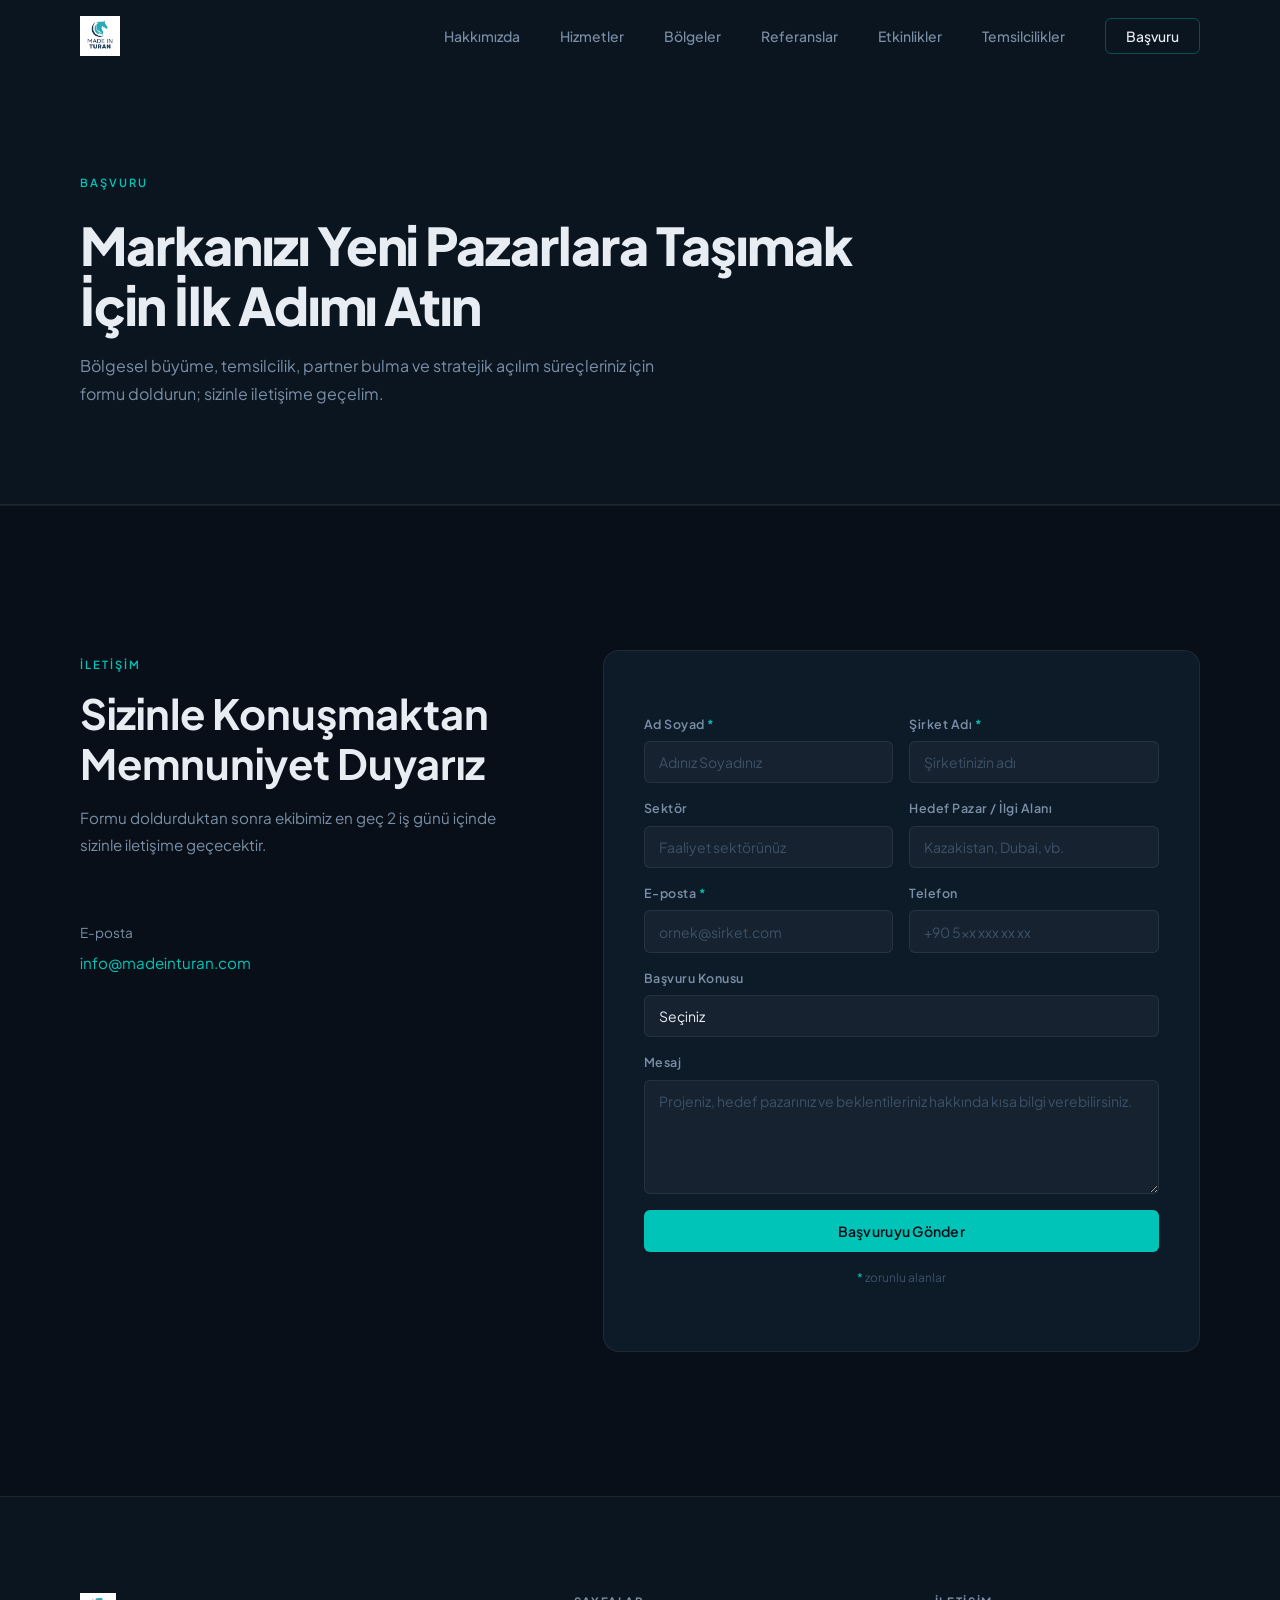
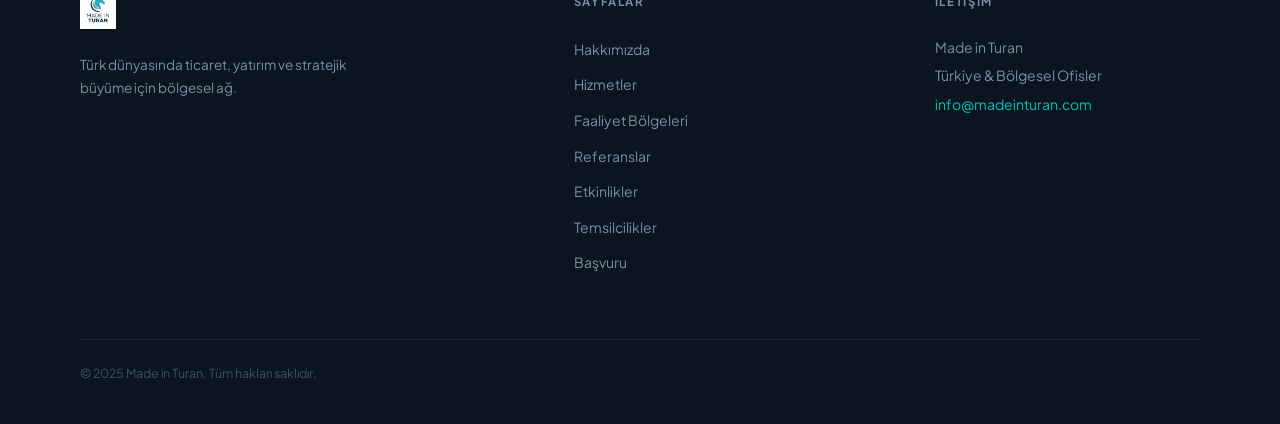
==== basvuru.html @ 2a0cd0d6 "Convert site to multi page structure" ====
<!DOCTYPE html>
<html lang="tr">
<head>
  <meta charset="UTF-8" />
  <meta name="viewport" content="width=device-width, initial-scale=1.0" />
  <meta name="description" content="Made in Turan başvuru formu — Bölgesel büyüme, temsilcilik, partner bulma ve stratejik açılım süreçleri için iletişime geçin." />
  <meta property="og:title" content="Başvuru — Made in Turan" />
  <meta property="og:type" content="website" />
  <title>Başvuru — Made in Turan</title>
  <link rel="preconnect" href="https://fonts.googleapis.com" />
  <link rel="preconnect" href="https://fonts.gstatic.com" crossorigin />
  <link href="https://fonts.googleapis.com/css2?family=Plus+Jakarta+Sans:wght@300;400;500;600;700;800&display=swap" rel="stylesheet" />
  <link rel="stylesheet" href="css/style.css" />
</head>
<body>

  <!-- HEADER -->
  <header class="site-header" id="site-header">
    <div class="header-inner container">
      <a href="index.html" class="header-logo" aria-label="Made in Turan Ana Sayfa">
        <img src="assets/images/madeinturan_logo.jpg" alt="Made in Turan" class="logo-img" />
      </a>

      <nav class="main-nav" aria-label="Ana navigasyon">
        <ul class="nav-list">
          <li><a href="hakkimizda.html" class="nav-link">Hakkımızda</a></li>
          <li><a href="hizmetler.html" class="nav-link">Hizmetler</a></li>
          <li><a href="faaliyet-bolgeleri.html" class="nav-link">Bölgeler</a></li>
          <li><a href="referanslar.html" class="nav-link">Referanslar</a></li>
          <li><a href="etkinlikler.html" class="nav-link">Etkinlikler</a></li>
          <li><a href="temsilcilikler.html" class="nav-link">Temsilcilikler</a></li>
          <li><a href="basvuru.html" class="nav-link nav-link--cta">Başvuru</a></li>
        </ul>
      </nav>

      <button class="hamburger" id="hamburger" aria-label="Menüyü aç/kapat" aria-expanded="false">
        <span class="hamburger-line"></span>
        <span class="hamburger-line"></span>
        <span class="hamburger-line"></span>
      </button>
    </div>

    <nav class="mobile-nav" id="mobile-nav" aria-hidden="true">
      <ul class="mobile-nav-list">
        <li><a href="hakkimizda.html" class="mobile-nav-link">Hakkımızda</a></li>
        <li><a href="hizmetler.html" class="mobile-nav-link">Hizmetler</a></li>
        <li><a href="faaliyet-bolgeleri.html" class="mobile-nav-link">Bölgeler</a></li>
        <li><a href="referanslar.html" class="mobile-nav-link">Referanslar</a></li>
        <li><a href="etkinlikler.html" class="mobile-nav-link">Etkinlikler</a></li>
        <li><a href="temsilcilikler.html" class="mobile-nav-link">Temsilcilikler</a></li>
        <li><a href="basvuru.html" class="mobile-nav-link mobile-nav-link--cta">Başvuru</a></li>
      </ul>
    </nav>
  </header>

  <main>

    <!-- SAYFA HERO -->
    <section class="page-hero">
      <div class="container">
        <span class="section-label reveal">Başvuru</span>
        <h1 class="page-hero-title reveal">Markanızı Yeni Pazarlara Taşımak İçin İlk Adımı Atın</h1>
        <p class="page-hero-desc reveal">Bölgesel büyüme, temsilcilik, partner bulma ve stratejik açılım süreçleriniz için formu doldurun; sizinle iletişime geçelim.</p>
      </div>
    </section>

    <!-- BAŞVURU FORMU -->
    <section class="section basvuru">
      <div class="container">
        <div class="apply-grid">
          <div class="apply-content reveal">
            <span class="section-label">İletişim</span>
            <h2 class="section-title">Sizinle Konuşmaktan Memnuniyet Duyarız</h2>
            <p class="apply-desc">Formu doldurduktan sonra ekibimiz en geç 2 iş günü içinde sizinle iletişime geçecektir.</p>

            <div class="apply-contact-block" style="margin-top: var(--space-xl);">
              <p style="font-size: 0.85rem; color: var(--color-text-muted); margin-bottom: 0.375rem;">E-posta</p>
              <a href="mailto:info@madeinturan.com" style="font-size: 0.95rem; color: var(--color-accent);">info@madeinturan.com</a>
            </div>
          </div>

          <div class="apply-form-wrap reveal">
            <form
              class="apply-form"
              action="https://formspree.io/f/YOUR_FORM_ID"
              method="POST"
              id="apply-form"
              novalidate
            >
              <div class="form-row">
                <div class="form-group">
                  <label for="ad-soyad" class="form-label">Ad Soyad <span class="required" aria-hidden="true">*</span></label>
                  <input type="text" id="ad-soyad" name="ad_soyad" class="form-input" placeholder="Adınız Soyadınız" required />
                </div>
                <div class="form-group">
                  <label for="sirket" class="form-label">Şirket Adı <span class="required" aria-hidden="true">*</span></label>
                  <input type="text" id="sirket" name="sirket_adi" class="form-input" placeholder="Şirketinizin adı" required />
                </div>
              </div>

              <div class="form-row">
                <div class="form-group">
                  <label for="sektor" class="form-label">Sektör</label>
                  <input type="text" id="sektor" name="sektor" class="form-input" placeholder="Faaliyet sektörünüz" />
                </div>
                <div class="form-group">
                  <label for="hedef-pazar" class="form-label">Hedef Pazar / İlgi Alanı</label>
                  <input type="text" id="hedef-pazar" name="hedef_pazar" class="form-input" placeholder="Kazakistan, Dubai, vb." />
                </div>
              </div>

              <div class="form-row">
                <div class="form-group">
                  <label for="eposta" class="form-label">E-posta <span class="required" aria-hidden="true">*</span></label>
                  <input type="email" id="eposta" name="email" class="form-input" placeholder="ornek@sirket.com" required />
                </div>
                <div class="form-group">
                  <label for="telefon" class="form-label">Telefon</label>
                  <input type="tel" id="telefon" name="telefon" class="form-input" placeholder="+90 5xx xxx xx xx" />
                </div>
              </div>

              <div class="form-group">
                <label for="konu" class="form-label">Başvuru Konusu</label>
                <select id="konu" name="konu" class="form-input" style="appearance: none; cursor: pointer;">
                  <option value="">Seçiniz</option>
                  <option value="pazar-girisi">Pazar Girişi ve Büyüme</option>
                  <option value="partner-distributor">Partner / Distribütör Bulma</option>
                  <option value="sirket-kurulumu">Şirket Kurulumu / Temsilcilik</option>
                  <option value="yatirimci-eslesmesi">Yatırımcı Eşleşmesi</option>
                  <option value="franchise">Franchise Yapılanması</option>
                  <option value="etkinlik">Etkinlik / Resmi Sefer Katılımı</option>
                  <option value="temsilcilik-basvurusu">Temsilcilik Başvurusu</option>
                  <option value="diger">Diğer</option>
                </select>
              </div>

              <div class="form-group">
                <label for="mesaj" class="form-label">Mesaj</label>
                <textarea id="mesaj" name="mesaj" class="form-input form-textarea" rows="5" placeholder="Projeniz, hedef pazarınız ve beklentileriniz hakkında kısa bilgi verebilirsiniz."></textarea>
              </div>

              <button type="submit" class="btn btn--primary btn--full">Başvuruyu Gönder</button>
              <p class="form-note"><span class="required">*</span> zorunlu alanlar</p>
            </form>
          </div>
        </div>
      </div>
    </section>

  </main>

  <!-- FOOTER -->
  <footer class="site-footer">
    <div class="container">
      <div class="footer-grid">
        <div class="footer-brand">
          <a href="index.html" class="footer-logo-link" aria-label="Made in Turan Ana Sayfa">
            <img src="assets/images/madeinturan_logo.jpg" alt="Made in Turan" class="footer-logo-img" />
          </a>
          <p class="footer-tagline">Türk dünyasında ticaret, yatırım ve stratejik büyüme için bölgesel ağ.</p>
        </div>

        <nav class="footer-nav" aria-label="Footer navigasyon">
          <h4 class="footer-nav-title">Sayfalar</h4>
          <ul class="footer-nav-list">
            <li><a href="hakkimizda.html" class="footer-nav-link">Hakkımızda</a></li>
            <li><a href="hizmetler.html" class="footer-nav-link">Hizmetler</a></li>
            <li><a href="faaliyet-bolgeleri.html" class="footer-nav-link">Faaliyet Bölgeleri</a></li>
            <li><a href="referanslar.html" class="footer-nav-link">Referanslar</a></li>
            <li><a href="etkinlikler.html" class="footer-nav-link">Etkinlikler</a></li>
            <li><a href="temsilcilikler.html" class="footer-nav-link">Temsilcilikler</a></li>
            <li><a href="basvuru.html" class="footer-nav-link">Başvuru</a></li>
          </ul>
        </nav>

        <div class="footer-contact">
          <h4 class="footer-nav-title">İletişim</h4>
          <address class="footer-address">
            <p>Made in Turan</p>
            <p>Türkiye &amp; Bölgesel Ofisler</p>
            <a href="mailto:info@madeinturan.com" class="footer-contact-link">info@madeinturan.com</a>
          </address>
        </div>
      </div>

      <div class="footer-bottom">
        <p class="footer-copy">&copy; 2025 Made in Turan. Tüm hakları saklıdır.</p>
      </div>
    </div>
  </footer>

  <script src="js/main.js"></script>
</body>
</html>
---- css/style.css ----
/* ============================================================
   MADE IN TURAN — style.css
   Saf CSS, framework yok.
   Bölümler: Reset → Variables → Base → Layout → Header →
             Hero → Hizmetler → Hakkımızda → Bölgeler →
             Neden Biz → Referanslar → Etkinlikler →
             Temsilcilikler → Başvuru → Footer →
             Animasyonlar → Responsive
============================================================ */

/* ============================================================
   RESET & BOX MODEL
============================================================ */
*, *::before, *::after {
  box-sizing: border-box;
  margin: 0;
  padding: 0;
}

html {
  scroll-behavior: smooth;
  font-size: 16px;
}

body {
  font-family: 'Plus Jakarta Sans', -apple-system, BlinkMacSystemFont,
    'Segoe UI', 'Helvetica Neue', Arial, sans-serif;
  background-color: var(--color-bg);
  color: var(--color-text);
  line-height: 1.6;
  -webkit-font-smoothing: antialiased;
  -moz-osx-font-smoothing: grayscale;
}

img, video {
  display: block;
  max-width: 100%;
}

ul, ol {
  list-style: none;
}

a {
  color: inherit;
  text-decoration: none;
}

address {
  font-style: normal;
}

button {
  cursor: pointer;
  border: none;
  background: none;
  font-family: inherit;
}

/* ============================================================
   CSS CUSTOM PROPERTIES (RENK SİSTEMİ)
============================================================ */
:root {
  /* Koyu ana renkler */
  --color-bg:          #080f18;
  --color-bg-2:        #0b1520;
  --color-bg-3:        #0e1c2b;
  --color-bg-card:     #0d1a28;
  --color-bg-card-2:   #111f30;

  /* Vurgu — turkuaz/cyan */
  --color-accent:      #00c4b8;
  --color-accent-dim:  #00a89e;
  --color-accent-glow: rgba(0, 196, 184, 0.15);
  --color-accent-line: rgba(0, 196, 184, 0.25);

  /* Tipografi */
  --color-text:        #e8edf3;
  --color-text-muted:  #7a8fa6;
  --color-text-faint:  #3d5166;

  /* Sınır ve çizgiler */
  --color-border:      rgba(255, 255, 255, 0.07);
  --color-border-hover: rgba(0, 196, 184, 0.35);

  /* Header */
  --header-height: 72px;

  /* Boşluklar */
  --space-xs:  0.5rem;
  --space-sm:  1rem;
  --space-md:  1.5rem;
  --space-lg:  2.5rem;
  --space-xl:  4rem;
  --space-2xl: 6rem;
  --space-3xl: 9rem;

  /* Radius */
  --radius-sm: 6px;
  --radius-md: 10px;
  --radius-lg: 16px;

  /* Geçişler */
  --transition: 0.25s ease;
  --transition-slow: 0.4s ease;
}

/* ============================================================
   LAYOUT — CONTAINER
============================================================ */
.container {
  width: 100%;
  max-width: 1200px;
  margin-inline: auto;
  padding-inline: clamp(1.25rem, 5vw, 2.5rem);
}

.section {
  padding-block: var(--space-3xl);
}

/* ============================================================
   ORTAK — SECTION HEADER
============================================================ */
.section-header {
  max-width: 640px;
  margin-bottom: var(--space-xl);
}

.section-label {
  display: inline-block;
  font-size: 0.7rem;
  font-weight: 600;
  letter-spacing: 0.18em;
  text-transform: uppercase;
  color: var(--color-accent);
  margin-bottom: var(--space-sm);
}

.section-title {
  font-size: clamp(1.75rem, 3.5vw, 2.6rem);
  font-weight: 700;
  line-height: 1.2;
  color: var(--color-text);
  margin-bottom: var(--space-sm);
}

.section-desc {
  font-size: 1rem;
  line-height: 1.7;
  color: var(--color-text-muted);
}

/* ============================================================
   ORTAK — BUTONLAR
============================================================ */
.btn {
  display: inline-flex;
  align-items: center;
  justify-content: center;
  gap: 0.5rem;
  padding: 0.75rem 1.75rem;
  border-radius: var(--radius-sm);
  font-size: 0.875rem;
  font-weight: 600;
  letter-spacing: 0.02em;
  transition: all var(--transition);
  white-space: nowrap;
}

.btn--primary {
  background-color: var(--color-accent);
  color: #080f18;
}

.btn--primary:hover {
  background-color: #00ddd0;
  transform: translateY(-1px);
  box-shadow: 0 8px 24px rgba(0, 196, 184, 0.25);
}

.btn--outline {
  border: 1px solid var(--color-border-hover);
  color: var(--color-accent);
  background: transparent;
}

.btn--outline:hover {
  background-color: var(--color-accent-glow);
  border-color: var(--color-accent);
}

.btn--ghost {
  color: var(--color-text-muted);
  border: 1px solid var(--color-border);
  background: transparent;
}

.btn--ghost:hover {
  color: var(--color-text);
  border-color: rgba(255, 255, 255, 0.15);
  background: rgba(255, 255, 255, 0.04);
}

.btn--full {
  width: 100%;
}

/* ============================================================
   HEADER
============================================================ */
.site-header {
  position: fixed;
  top: 0;
  left: 0;
  right: 0;
  z-index: 100;
  height: var(--header-height);
  border-bottom: 1px solid transparent;
  transition: background var(--transition-slow), border-color var(--transition-slow);
}

.site-header.scrolled {
  background: rgba(8, 15, 24, 0.92);
  backdrop-filter: blur(16px);
  -webkit-backdrop-filter: blur(16px);
  border-bottom-color: var(--color-border);
}

.header-inner {
  display: flex;
  align-items: center;
  justify-content: space-between;
  height: var(--header-height);
}

.header-logo {
  flex-shrink: 0;
}

.logo-img {
  height: 40px;
  width: auto;
  object-fit: contain;
}

.main-nav {
  display: flex;
  align-items: center;
}

.nav-list {
  display: flex;
  align-items: center;
  gap: var(--space-lg);
}

.nav-link {
  font-size: 0.875rem;
  font-weight: 500;
  color: var(--color-text-muted);
  transition: color var(--transition);
  position: relative;
}

.nav-link::after {
  content: '';
  position: absolute;
  bottom: -3px;
  left: 0;
  right: 0;
  height: 1px;
  background: var(--color-accent);
  transform: scaleX(0);
  transition: transform var(--transition);
}

.nav-link:hover,
.nav-link.active {
  color: var(--color-text);
}

.nav-link:hover::after,
.nav-link.active::after {
  transform: scaleX(1);
}

.nav-link--cta {
  padding: 0.5rem 1.25rem;
  border: 1px solid var(--color-border-hover);
  border-radius: var(--radius-sm);
  color: var(--color-accent);
}

.nav-link--cta::after {
  display: none;
}

.nav-link--cta:hover {
  background: var(--color-accent-glow);
  color: var(--color-accent);
}

/* Hamburger */
.hamburger {
  display: none;
  flex-direction: column;
  gap: 5px;
  padding: 6px;
}

.hamburger-line {
  display: block;
  width: 22px;
  height: 2px;
  background: var(--color-text);
  border-radius: 2px;
  transition: all var(--transition);
}

.hamburger.open .hamburger-line:nth-child(1) {
  transform: translateY(7px) rotate(45deg);
}

.hamburger.open .hamburger-line:nth-child(2) {
  opacity: 0;
}

.hamburger.open .hamburger-line:nth-child(3) {
  transform: translateY(-7px) rotate(-45deg);
}

/* Mobile nav */
.mobile-nav {
  display: none;
  background: rgba(8, 15, 24, 0.97);
  backdrop-filter: blur(16px);
  -webkit-backdrop-filter: blur(16px);
  border-bottom: 1px solid var(--color-border);
  overflow: hidden;
  max-height: 0;
  transition: max-height 0.35s ease;
}

.mobile-nav.open {
  max-height: 420px;
}

.mobile-nav-list {
  display: flex;
  flex-direction: column;
  padding: var(--space-sm) var(--space-md) var(--space-md);
  gap: 0;
}

.mobile-nav-link {
  display: block;
  padding: 0.875rem 0;
  font-size: 0.9rem;
  font-weight: 500;
  color: var(--color-text-muted);
  border-bottom: 1px solid var(--color-border);
  transition: color var(--transition);
}

.mobile-nav-link:last-child {
  border-bottom: none;
}

.mobile-nav-link:hover {
  color: var(--color-text);
}

.mobile-nav-link--cta {
  color: var(--color-accent);
  margin-top: var(--space-sm);
}

/* ============================================================
   HERO
============================================================ */
.hero {
  position: relative;
  min-height: 100svh;
  display: flex;
  align-items: center;
  overflow: hidden;
}

.hero-video-wrap {
  position: absolute;
  inset: 0;
  z-index: 0;
}

.hero-video {
  width: 100%;
  height: 100%;
  object-fit: cover;
  object-position: center;
}

.hero-overlay {
  position: absolute;
  inset: 0;
  background: linear-gradient(
    135deg,
    rgba(8, 15, 24, 0.82) 0%,
    rgba(8, 15, 24, 0.68) 50%,
    rgba(8, 15, 24, 0.78) 100%
  );
}

.hero-content {
  position: relative;
  z-index: 1;
  padding-top: calc(var(--header-height) + 3rem);
  padding-bottom: 5rem;
  max-width: 820px;
}

.hero-eyebrow {
  display: inline-block;
  font-size: 0.7rem;
  font-weight: 600;
  letter-spacing: 0.2em;
  text-transform: uppercase;
  color: var(--color-accent);
  margin-bottom: var(--space-md);
  padding: 0.35rem 0.875rem;
  border: 1px solid var(--color-accent-line);
  border-radius: 2rem;
  background: var(--color-accent-glow);
}

.hero-title {
  font-size: clamp(2.25rem, 5.5vw, 4rem);
  font-weight: 800;
  line-height: 1.12;
  color: #ffffff;
  margin-bottom: var(--space-md);
  letter-spacing: -0.02em;
}

.hero-subtitle {
  font-size: clamp(0.95rem, 1.8vw, 1.1rem);
  line-height: 1.75;
  color: rgba(232, 237, 243, 0.75);
  max-width: 580px;
  margin-bottom: var(--space-xl);
}

.hero-actions {
  display: flex;
  flex-wrap: wrap;
  gap: var(--space-sm);
}

/* Scroll hint */
.hero-scroll-hint {
  position: absolute;
  bottom: 2.5rem;
  left: 50%;
  transform: translateX(-50%);
  z-index: 1;
}

.scroll-line {
  display: block;
  width: 1px;
  height: 48px;
  background: linear-gradient(to bottom, transparent, var(--color-accent));
  margin-inline: auto;
  animation: scrollPulse 2s ease-in-out infinite;
}

@keyframes scrollPulse {
  0%, 100% { opacity: 0.3; transform: scaleY(1); }
  50% { opacity: 1; transform: scaleY(1.2); }
}

/* ============================================================
   HİZMETLER
============================================================ */
.hizmetler {
  background-color: var(--color-bg-2);
}

.services-grid {
  display: grid;
  grid-template-columns: repeat(4, 1fr);
  gap: 1px;
  border: 1px solid var(--color-border);
  border-radius: var(--radius-lg);
  overflow: hidden;
}

.service-card {
  background: var(--color-bg-card);
  transition: background var(--transition);
}

.service-card:hover {
  background: var(--color-bg-card-2);
}

.service-card-inner {
  padding: var(--space-lg) var(--space-md);
  border-right: 1px solid var(--color-border);
  border-bottom: 1px solid var(--color-border);
  height: 100%;
  transition: border-color var(--transition);
}

.service-card:hover .service-card-inner {
  border-color: var(--color-border-hover);
  box-shadow: inset 0 0 0 1px var(--color-border-hover);
}

.service-number {
  display: block;
  font-size: 0.7rem;
  font-weight: 700;
  letter-spacing: 0.1em;
  color: var(--color-accent);
  margin-bottom: var(--space-md);
  font-variant-numeric: tabular-nums;
}

.service-title {
  font-size: 0.95rem;
  font-weight: 600;
  color: var(--color-text);
  line-height: 1.4;
  margin-bottom: var(--space-sm);
}

.service-desc {
  font-size: 0.82rem;
  line-height: 1.65;
  color: var(--color-text-muted);
}

/* ============================================================
   HAKKIMIZDA
============================================================ */
.hakkimizda {
  background-color: var(--color-bg);
}

.about-grid {
  display: grid;
  grid-template-columns: 1fr 340px;
  gap: var(--space-2xl);
  align-items: start;
}

.about-content .section-title {
  margin-bottom: var(--space-xl);
}

.about-block {
  margin-bottom: var(--space-lg);
  padding-left: var(--space-md);
  border-left: 2px solid var(--color-accent-line);
}

.about-block-title {
  font-size: 0.75rem;
  font-weight: 700;
  letter-spacing: 0.12em;
  text-transform: uppercase;
  color: var(--color-accent);
  margin-bottom: var(--space-xs);
}

.about-block p {
  font-size: 0.95rem;
  line-height: 1.75;
  color: var(--color-text-muted);
}

.about-stats {
  display: grid;
  grid-template-columns: 1fr 1fr;
  gap: var(--space-sm);
  position: sticky;
  top: calc(var(--header-height) + 2rem);
}

.stat-card {
  background: var(--color-bg-card);
  border: 1px solid var(--color-border);
  border-radius: var(--radius-md);
  padding: var(--space-lg) var(--space-md);
  text-align: center;
  transition: border-color var(--transition), background var(--transition);
}

.stat-card:hover {
  border-color: var(--color-border-hover);
  background: var(--color-bg-card-2);
}

.stat-number {
  display: block;
  font-size: 1.75rem;
  font-weight: 800;
  color: var(--color-accent);
  line-height: 1;
  margin-bottom: 0.375rem;
  letter-spacing: -0.02em;
}

.stat-label {
  display: block;
  font-size: 0.72rem;
  font-weight: 500;
  color: var(--color-text-muted);
  letter-spacing: 0.03em;
  line-height: 1.4;
}

/* ============================================================
   FAALİYET BÖLGELERİ
============================================================ */
.bolgeler {
  background-color: var(--color-bg-2);
}

.regions-grid {
  display: grid;
  grid-template-columns: repeat(4, 1fr);
  gap: var(--space-sm);
}

.region-card {
  background: var(--color-bg-card);
  border: 1px solid var(--color-border);
  border-radius: var(--radius-md);
  overflow: hidden;
  transition: border-color var(--transition), transform var(--transition), background var(--transition);
}

.region-card:hover {
  border-color: var(--color-border-hover);
  transform: translateY(-3px);
  background: var(--color-bg-card-2);
  box-shadow: 0 8px 32px rgba(0, 0, 0, 0.3), 0 0 0 1px var(--color-accent-line);
}

.region-card-inner {
  padding: var(--space-lg) var(--space-md);
}

.region-tag {
  display: inline-block;
  font-size: 0.65rem;
  font-weight: 700;
  letter-spacing: 0.15em;
  color: #080f18;
  background: var(--color-accent);
  padding: 0.2rem 0.5rem;
  border-radius: 3px;
  margin-bottom: var(--space-sm);
}

.region-name {
  font-size: 1.05rem;
  font-weight: 700;
  color: var(--color-text);
  margin-bottom: 0.25rem;
}

.region-role {
  font-size: 0.72rem;
  font-weight: 600;
  color: var(--color-accent);
  letter-spacing: 0.04em;
  margin-bottom: var(--space-sm);
}

.region-desc {
  font-size: 0.8rem;
  line-height: 1.65;
  color: var(--color-text-muted);
}

/* ============================================================
   NEDEN BİZ
============================================================ */
.neden-biz {
  background-color: var(--color-bg);
}

.neden-biz .section-header {
  max-width: 100%;
}

.why-grid {
  display: grid;
  grid-template-columns: repeat(2, 1fr);
  gap: var(--space-sm);
  margin-top: var(--space-xl);
}

.why-card {
  border: 1px solid var(--color-border);
  border-radius: var(--radius-md);
  overflow: hidden;
  transition: border-color var(--transition), background var(--transition);
}

.why-card:hover {
  border-color: var(--color-border-hover);
  background: var(--color-bg-card);
}

.why-card-inner {
  padding: var(--space-xl) var(--space-lg);
}

.why-title {
  font-size: 1.15rem;
  font-weight: 700;
  color: var(--color-text);
  margin-bottom: var(--space-sm);
}

.why-desc {
  font-size: 0.9rem;
  line-height: 1.75;
  color: var(--color-text-muted);
}

/* ============================================================
   REFERANSLAR
============================================================ */
.referanslar {
  background-color: var(--color-bg-2);
}

.impact-numbers {
  display: grid;
  grid-template-columns: repeat(4, 1fr);
  gap: 1px;
  background: var(--color-border);
  border: 1px solid var(--color-border);
  border-radius: var(--radius-lg);
  overflow: hidden;
  margin-bottom: var(--space-xl);
}

.impact-item {
  background: var(--color-bg-card);
  padding: var(--space-xl) var(--space-lg);
  text-align: center;
  transition: background var(--transition);
}

.impact-item:hover {
  background: var(--color-bg-card-2);
}

.impact-value {
  display: block;
  font-size: clamp(2rem, 4vw, 3rem);
  font-weight: 800;
  color: var(--color-accent);
  letter-spacing: -0.03em;
  line-height: 1;
  margin-bottom: 0.5rem;
}

.impact-label {
  display: block;
  font-size: 0.8rem;
  font-weight: 500;
  color: var(--color-text-muted);
  letter-spacing: 0.03em;
}

.ref-cards {
  display: grid;
  grid-template-columns: repeat(2, 1fr);
  gap: var(--space-sm);
}

.ref-card {
  background: var(--color-bg-card);
  border: 1px solid var(--color-border);
  border-radius: var(--radius-md);
  padding: var(--space-lg);
  transition: border-color var(--transition), background var(--transition);
}

.ref-card:hover {
  border-color: var(--color-border-hover);
  background: var(--color-bg-card-2);
}

.ref-card-title {
  font-size: 0.95rem;
  font-weight: 700;
  color: var(--color-text);
  margin-bottom: var(--space-xs);
}

.ref-card-desc {
  font-size: 0.85rem;
  line-height: 1.7;
  color: var(--color-text-muted);
}

/* ============================================================
   ETKİNLİKLER
============================================================ */
.etkinlikler {
  background-color: var(--color-bg);
}

.events-grid {
  display: grid;
  grid-template-columns: repeat(3, 1fr);
  gap: var(--space-sm);
}

.event-card {
  background: var(--color-bg-card);
  border: 1px solid var(--color-border);
  border-radius: var(--radius-md);
  overflow: hidden;
  transition: border-color var(--transition), background var(--transition), transform var(--transition);
}

.event-card:hover {
  border-color: var(--color-border-hover);
  background: var(--color-bg-card-2);
  transform: translateY(-2px);
}

.event-card--featured {
  grid-column: span 1;
  border-color: var(--color-accent-line);
  background: linear-gradient(135deg, var(--color-bg-card) 0%, rgba(0, 196, 184, 0.05) 100%);
}

.event-card-inner {
  padding: var(--space-lg);
  height: 100%;
}

.event-tag {
  display: inline-block;
  font-size: 0.65rem;
  font-weight: 700;
  letter-spacing: 0.12em;
  text-transform: uppercase;
  color: var(--color-accent);
  border: 1px solid var(--color-accent-line);
  padding: 0.2rem 0.6rem;
  border-radius: 2rem;
  margin-bottom: var(--space-sm);
}

.event-title {
  font-size: 0.95rem;
  font-weight: 700;
  color: var(--color-text);
  line-height: 1.45;
  margin-bottom: var(--space-sm);
}

.event-desc {
  font-size: 0.82rem;
  line-height: 1.65;
  color: var(--color-text-muted);
}

/* ============================================================
   TEMSİLCİLİKLER
============================================================ */
.temsilcilikler {
  background-color: var(--color-bg-2);
}

.rep-grid {
  display: grid;
  grid-template-columns: repeat(4, 1fr);
  gap: var(--space-md);
  max-width: 1100px;
  margin-inline: auto;
}

.rep-card {
  background: var(--color-bg-card);
  border: 1px solid var(--color-border);
  border-radius: var(--radius-md);
  overflow: hidden;
  text-align: center;
  transition: border-color var(--transition), background var(--transition);
}

.rep-card:hover {
  border-color: var(--color-border-hover);
  background: var(--color-bg-card-2);
}

.rep-card-inner {
  padding: var(--space-xl) var(--space-md);
}

.rep-avatar {
  width: 56px;
  height: 56px;
  border-radius: 50%;
  background: linear-gradient(135deg, rgba(0, 196, 184, 0.15), rgba(0, 196, 184, 0.05));
  border: 1px solid var(--color-accent-line);
  display: flex;
  align-items: center;
  justify-content: center;
  font-size: 0.8rem;
  font-weight: 700;
  color: var(--color-accent);
  letter-spacing: 0.05em;
  margin: 0 auto var(--space-md);
}

.rep-name {
  font-size: 1rem;
  font-weight: 700;
  color: var(--color-text);
  margin-bottom: 0;
}

.rep-title {
  font-size: 0.8rem;
  font-weight: 500;
  color: var(--color-text-muted);
  margin-top: 0.25rem;
}

/* ============================================================
   BAŞVURU
============================================================ */
.basvuru {
  background-color: var(--color-bg);
  border-top: 1px solid var(--color-border);
}

.apply-grid {
  display: grid;
  grid-template-columns: 1fr 1.4fr;
  gap: var(--space-2xl);
  align-items: start;
}

.apply-content .section-title {
  margin-bottom: var(--space-sm);
}

.apply-desc {
  font-size: 0.95rem;
  line-height: 1.75;
  color: var(--color-text-muted);
}

.apply-form-wrap {
  background: var(--color-bg-card);
  border: 1px solid var(--color-border);
  border-radius: var(--radius-lg);
  padding: var(--space-xl) var(--space-lg);
}

.form-row {
  display: grid;
  grid-template-columns: 1fr 1fr;
  gap: var(--space-sm);
}

.form-group {
  display: flex;
  flex-direction: column;
  gap: 0.4rem;
  margin-bottom: var(--space-sm);
}

.form-label {
  font-size: 0.78rem;
  font-weight: 600;
  color: var(--color-text-muted);
  letter-spacing: 0.04em;
}

.required {
  color: var(--color-accent);
}

.form-input {
  background: rgba(255, 255, 255, 0.04);
  border: 1px solid var(--color-border);
  border-radius: var(--radius-sm);
  padding: 0.7rem 0.875rem;
  font-size: 0.875rem;
  font-family: inherit;
  color: var(--color-text);
  transition: border-color var(--transition), background var(--transition), box-shadow var(--transition);
  width: 100%;
}

.form-input::placeholder {
  color: var(--color-text-faint);
}

.form-input:focus {
  outline: none;
  border-color: var(--color-accent);
  background: rgba(0, 196, 184, 0.04);
  box-shadow: 0 0 0 3px rgba(0, 196, 184, 0.1);
}

.form-textarea {
  resize: vertical;
  min-height: 110px;
}

.form-note {
  font-size: 0.75rem;
  color: var(--color-text-faint);
  margin-top: var(--space-sm);
  text-align: center;
}

/* ============================================================
   FOOTER
============================================================ */
.site-footer {
  background-color: var(--color-bg-2);
  border-top: 1px solid var(--color-border);
  padding-top: var(--space-2xl);
  padding-bottom: var(--space-lg);
}

.footer-grid {
  display: grid;
  grid-template-columns: 1.5fr 1fr 1fr;
  gap: var(--space-2xl);
  margin-bottom: var(--space-xl);
}

.footer-logo-img {
  height: 36px;
  width: auto;
  object-fit: contain;
  margin-bottom: var(--space-md);
}

.footer-tagline {
  font-size: 0.85rem;
  line-height: 1.7;
  color: var(--color-text-muted);
  max-width: 280px;
}

.footer-nav-title {
  font-size: 0.72rem;
  font-weight: 700;
  letter-spacing: 0.14em;
  text-transform: uppercase;
  color: var(--color-text-muted);
  margin-bottom: var(--space-md);
}

.footer-nav-list {
  display: flex;
  flex-direction: column;
  gap: 0.625rem;
}

.footer-nav-link {
  font-size: 0.875rem;
  color: var(--color-text-muted);
  transition: color var(--transition);
}

.footer-nav-link:hover {
  color: var(--color-text);
}

.footer-address {
  display: flex;
  flex-direction: column;
  gap: 0.375rem;
}

.footer-address p {
  font-size: 0.875rem;
  color: var(--color-text-muted);
}

.footer-contact-link {
  font-size: 0.875rem;
  color: var(--color-accent);
  transition: color var(--transition);
}

.footer-contact-link:hover {
  color: #00ddd0;
}

.footer-bottom {
  border-top: 1px solid var(--color-border);
  padding-top: var(--space-md);
}

.footer-copy {
  font-size: 0.78rem;
  color: var(--color-text-faint);
}

/* ============================================================
   SAYFA HERO — Alt sayfalar için başlık bandı
============================================================ */
.page-hero {
  background-color: var(--color-bg-2);
  padding-top: calc(var(--header-height) + var(--space-2xl));
  padding-bottom: var(--space-2xl);
  border-bottom: 1px solid var(--color-border);
}

.page-hero-title {
  font-size: clamp(2rem, 4.5vw, 3.25rem);
  font-weight: 800;
  color: var(--color-text);
  line-height: 1.15;
  margin-top: var(--space-xs);
  margin-bottom: var(--space-sm);
  letter-spacing: -0.02em;
  max-width: 800px;
}

.page-hero-desc {
  font-size: 1rem;
  line-height: 1.75;
  color: var(--color-text-muted);
  max-width: 580px;
}

/* ============================================================
   SAYFA CTA — Alt sayfa alt CTA bandı
============================================================ */
.page-cta {
  background: var(--color-bg-card);
  border-top: 1px solid var(--color-border);
}

.page-cta-inner {
  display: flex;
  align-items: center;
  justify-content: space-between;
  gap: var(--space-xl);
  flex-wrap: wrap;
}

.page-cta-inner .section-title {
  font-size: clamp(1.4rem, 3vw, 2rem);
  margin-bottom: var(--space-xs);
}

/* ============================================================
   BÖLÜM DEVAM LİNKİ
============================================================ */
.section-more {
  display: inline-flex;
  align-items: center;
  gap: 0.5rem;
  font-size: 0.85rem;
  font-weight: 600;
  color: var(--color-accent);
  letter-spacing: 0.02em;
  transition: gap var(--transition), color var(--transition);
}

.section-more::after {
  content: '→';
}

.section-more:hover {
  color: #00ddd0;
  gap: 0.75rem;
}

/* ============================================================
   HAKKIMIZDA ÖZET — Ana sayfada kompakt kullanım
============================================================ */
.about-summary {
  font-size: 0.95rem;
  line-height: 1.75;
  color: var(--color-text-muted);
  margin-bottom: var(--space-lg);
}

/* ============================================================
   SCROLL REVEAL ANİMASYONLARI
============================================================ */
.reveal {
  opacity: 0;
  transform: translateY(24px);
  transition: opacity 0.6s ease, transform 0.6s ease;
}

.reveal.visible {
  opacity: 1;
  transform: translateY(0);
}

/* ============================================================
   RESPONSIVE — TABLET (max 1024px)
============================================================ */
@media (max-width: 1024px) {
  .services-grid {
    grid-template-columns: repeat(2, 1fr);
  }

  .rep-grid {
    grid-template-columns: repeat(2, 1fr);
    max-width: 620px;
  }

  .regions-grid {
    grid-template-columns: repeat(2, 1fr);
  }

  .about-grid {
    grid-template-columns: 1fr;
    gap: var(--space-xl);
  }

  .about-stats {
    position: static;
    grid-template-columns: repeat(4, 1fr);
  }

  .apply-grid {
    grid-template-columns: 1fr;
    gap: var(--space-xl);
  }

  .apply-content .section-title {
    font-size: clamp(1.5rem, 3.5vw, 2rem);
  }

  .footer-grid {
    grid-template-columns: 1fr 1fr;
    gap: var(--space-xl);
  }

  .footer-brand {
    grid-column: span 2;
  }
}

/* ============================================================
   RESPONSIVE — MOBİL (max 768px)
============================================================ */
@media (max-width: 768px) {
  :root {
    --space-3xl: 5rem;
    --space-2xl: 3.5rem;
    --space-xl: 2.5rem;
  }

  /* Header */
  .main-nav {
    display: none;
  }

  .hamburger {
    display: flex;
  }

  .mobile-nav {
    display: block;
  }

  /* Hero */
  .hero-title {
    font-size: clamp(1.875rem, 8vw, 2.5rem);
  }

  .hero-content {
    padding-top: calc(var(--header-height) + 2rem);
    padding-bottom: 4rem;
  }

  .hero-actions {
    flex-direction: column;
    align-items: flex-start;
  }

  .hero-actions .btn {
    width: 100%;
    max-width: 320px;
    justify-content: center;
  }

  /* Hizmetler */
  .services-grid {
    grid-template-columns: 1fr;
    border-radius: var(--radius-md);
  }

  /* Hakkımızda */
  .about-stats {
    grid-template-columns: repeat(2, 1fr);
  }

  /* Bölgeler */
  .regions-grid {
    grid-template-columns: 1fr;
  }

  /* Neden Biz */
  .why-grid {
    grid-template-columns: 1fr;
  }

  /* Referanslar */
  .impact-numbers {
    grid-template-columns: repeat(2, 1fr);
    border-radius: var(--radius-md);
  }

  .ref-cards {
    grid-template-columns: 1fr;
  }

  /* Etkinlikler */
  .events-grid {
    grid-template-columns: 1fr;
  }

  /* Temsilcilikler */
  .rep-grid {
    grid-template-columns: 1fr;
    max-width: 380px;
  }

  /* Başvuru */
  .apply-grid {
    grid-template-columns: 1fr;
  }

  .form-row {
    grid-template-columns: 1fr;
  }

  /* Footer */
  .footer-grid {
    grid-template-columns: 1fr;
    gap: var(--space-lg);
  }

  .footer-brand {
    grid-column: span 1;
  }

  /* Sayfa CTA */
  .page-cta-inner {
    flex-direction: column;
    align-items: flex-start;
  }

  .page-cta-inner .btn {
    width: 100%;
    max-width: 320px;
    justify-content: center;
  }
}

/* ============================================================
   RESPONSIVE — KÜÇÜK MOBİL (max 480px)
============================================================ */
@media (max-width: 480px) {
  .section-title {
    font-size: 1.6rem;
  }

  .about-stats {
    grid-template-columns: repeat(2, 1fr);
  }

  .impact-numbers {
    grid-template-columns: 1fr 1fr;
  }

  .impact-value {
    font-size: 1.75rem;
  }

  .hero-scroll-hint {
    display: none;
  }
}
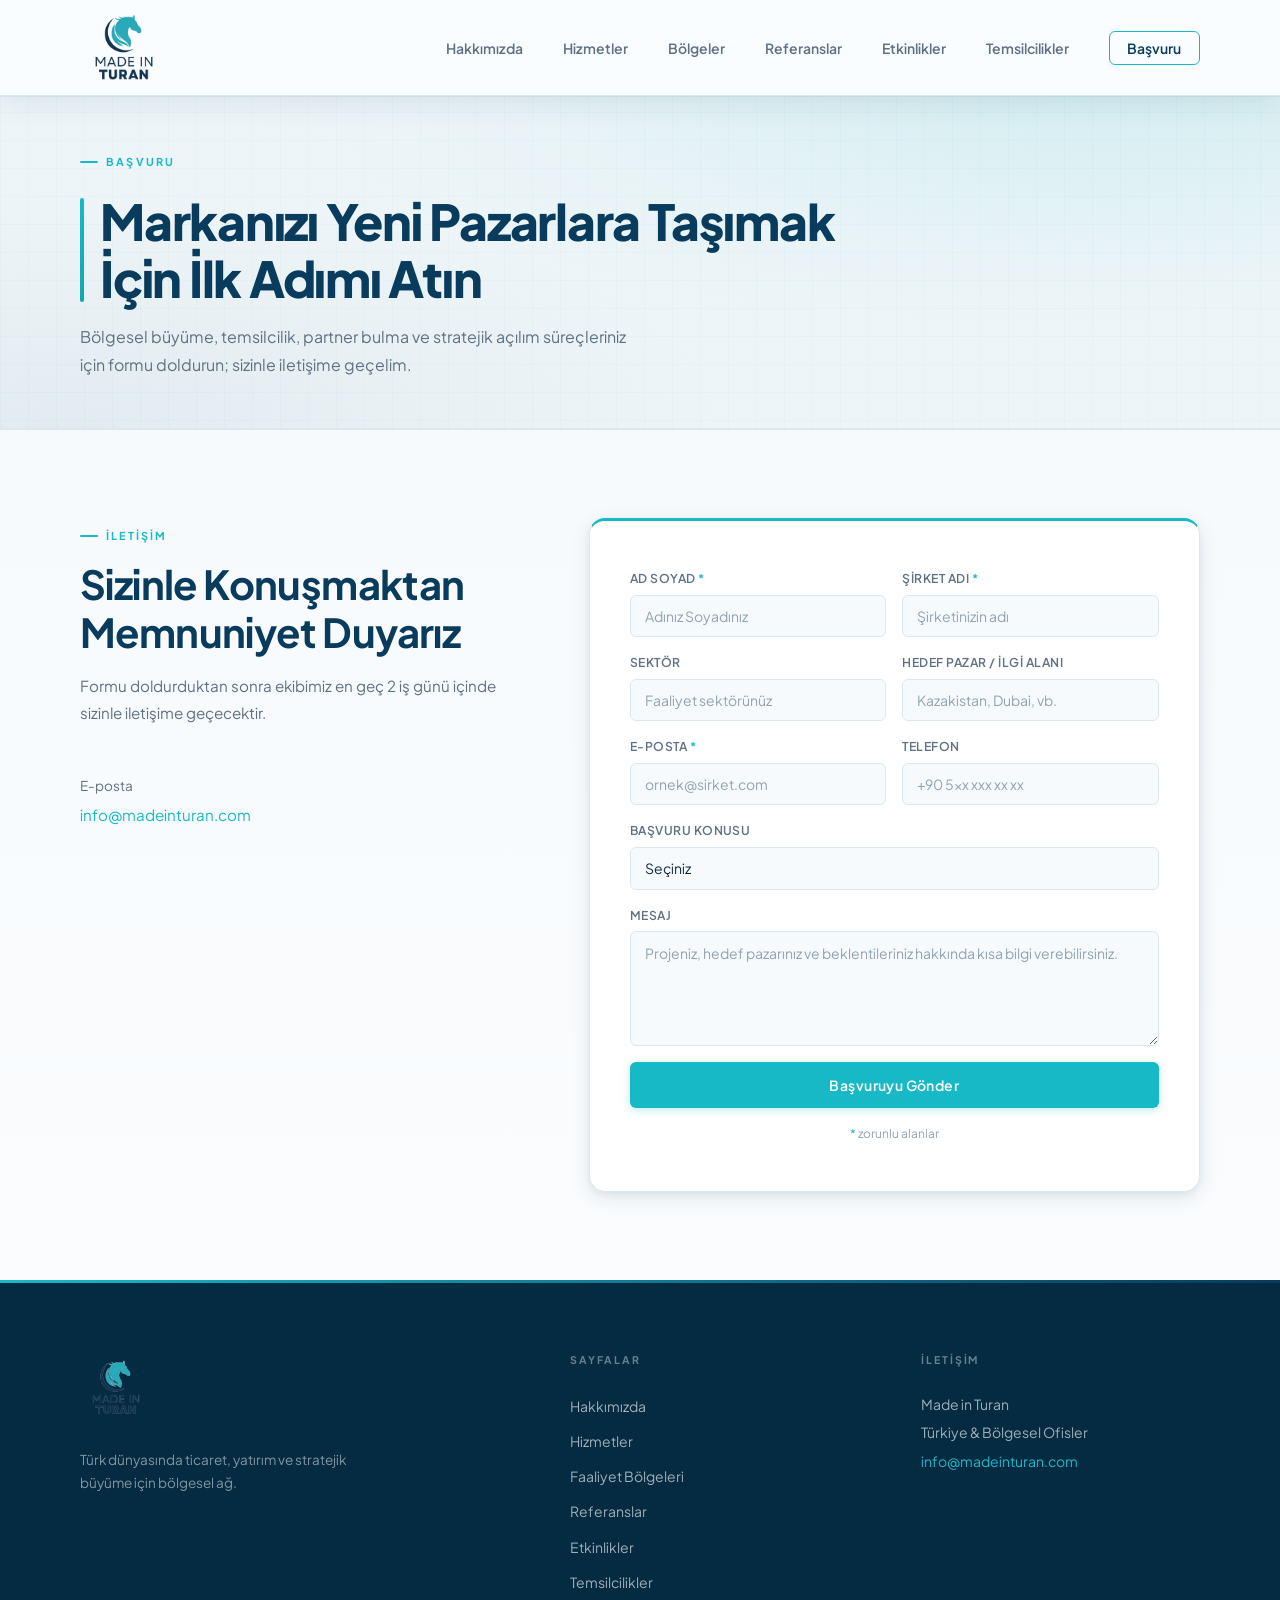
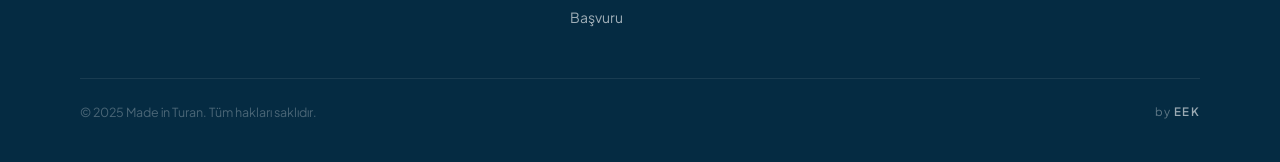
==== commit 3acb2757: "Finalize Made in Turan website updates" ====
--- a/basvuru.html
+++ b/basvuru.html
@@ -18,7 +18,7 @@
   <header class="site-header" id="site-header">
     <div class="header-inner container">
       <a href="index.html" class="header-logo" aria-label="Made in Turan Ana Sayfa">
-        <img src="assets/images/madeinturan_logo.jpg" alt="Made in Turan" class="logo-img" />
+        <img src="assets/images/madeinturan_logo.png" alt="Made in Turan" class="logo-img" />
       </a>
 
       <nav class="main-nav" aria-label="Ana navigasyon">
@@ -156,7 +156,7 @@
       <div class="footer-grid">
         <div class="footer-brand">
           <a href="index.html" class="footer-logo-link" aria-label="Made in Turan Ana Sayfa">
-            <img src="assets/images/madeinturan_logo.jpg" alt="Made in Turan" class="footer-logo-img" />
+            <img src="assets/images/madeinturan_logo.png" alt="Made in Turan" class="footer-logo-img" />
           </a>
           <p class="footer-tagline">Türk dünyasında ticaret, yatırım ve stratejik büyüme için bölgesel ağ.</p>
         </div>
@@ -186,6 +186,7 @@
 
       <div class="footer-bottom">
         <p class="footer-copy">&copy; 2025 Made in Turan. Tüm hakları saklıdır.</p>
+        <div class="eek-signature" aria-label="Designed by EEK">by <span>EEK</span></div>
       </div>
     </div>
   </footer>
--- a/css/style.css
+++ b/css/style.css
@@ -1,10 +1,13 @@
 /* ============================================================
    MADE IN TURAN — style.css
    Saf CSS, framework yok.
+   Tema: Açık, ferah, kurumsal — Lacivert & Turkuaz
+   Aşama 2.2 — Kurumsal kimlik güçlendirme
    Bölümler: Reset → Variables → Base → Layout → Header →
              Hero → Hizmetler → Hakkımızda → Bölgeler →
              Neden Biz → Referanslar → Etkinlikler →
              Temsilcilikler → Başvuru → Footer →
+             Sayfa Hero → Sayfa CTA → Yardımcılar →
              Animasyonlar → Responsive
 ============================================================ */
 
@@ -37,18 +40,14 @@
   max-width: 100%;
 }
 
-ul, ol {
-  list-style: none;
-}
+ul, ol { list-style: none; }
 
 a {
   color: inherit;
   text-decoration: none;
 }
 
-address {
-  font-style: normal;
-}
+address { font-style: normal; }
 
 button {
   cursor: pointer;
@@ -58,42 +57,50 @@
 }
 
 /* ============================================================
-   CSS CUSTOM PROPERTIES (RENK SİSTEMİ)
+   CSS CUSTOM PROPERTIES — RENK & BOŞLUK SİSTEMİ
 ============================================================ */
 :root {
-  /* Koyu ana renkler */
-  --color-bg:          #080f18;
-  --color-bg-2:        #0b1520;
-  --color-bg-3:        #0e1c2b;
-  --color-bg-card:     #0d1a28;
-  --color-bg-card-2:   #111f30;
-
-  /* Vurgu — turkuaz/cyan */
-  --color-accent:      #00c4b8;
-  --color-accent-dim:  #00a89e;
-  --color-accent-glow: rgba(0, 196, 184, 0.15);
-  --color-accent-line: rgba(0, 196, 184, 0.25);
+  /* Ana arka planlar */
+  --color-bg:          #F7FAFC;
+  --color-bg-2:        #EEF5F8;
+  --color-bg-card:     #FFFFFF;
+  --color-bg-card-2:   #F4F9FB;
+  --color-bg-dark:     #052B42;
+
+  /* Marka renkleri */
+  --color-primary:     #083B5C;
+  --color-accent:      #18B9C7;
+  --color-accent-dim:  #0FA7B3;
+  --color-accent-glow: rgba(24, 185, 199, 0.10);
+  --color-accent-line: rgba(24, 185, 199, 0.30);
 
   /* Tipografi */
-  --color-text:        #e8edf3;
-  --color-text-muted:  #7a8fa6;
-  --color-text-faint:  #3d5166;
+  --color-text:        #102A43;
+  --color-text-muted:  #5E7185;
+  --color-text-faint:  #8FA4B5;
 
   /* Sınır ve çizgiler */
-  --color-border:      rgba(255, 255, 255, 0.07);
-  --color-border-hover: rgba(0, 196, 184, 0.35);
+  --color-border:       #DDE8EE;
+  --color-border-mid:   rgba(221, 232, 238, 0.7);
+
+  /* Gölgeler */
+  --shadow-xs:   0 1px 3px rgba(8, 59, 92, 0.06);
+  --shadow-sm:   0 2px 8px rgba(8, 59, 92, 0.07), 0 0 0 1px rgba(221, 232, 238, 0.5);
+  --shadow-card: 0 3px 14px rgba(8, 59, 92, 0.09), 0 1px 0 rgba(221, 232, 238, 0.8);
+  --shadow-md:   0 6px 20px rgba(8, 59, 92, 0.10), 0 2px 6px rgba(8, 59, 92, 0.06);
+  --shadow-lg:   0 12px 40px rgba(8, 59, 92, 0.13), 0 4px 12px rgba(8, 59, 92, 0.07);
 
   /* Header */
-  --header-height: 72px;
-
-  /* Boşluklar */
+  --header-height: 96px;
+
+  /* Boşluklar — kompakt kurumsal ritim */
   --space-xs:  0.5rem;
   --space-sm:  1rem;
   --space-md:  1.5rem;
   --space-lg:  2.5rem;
-  --space-xl:  4rem;
-  --space-2xl: 6rem;
-  --space-3xl: 9rem;
+  --space-xl:  3rem;
+  --space-2xl: 4.5rem;
+  --space-3xl: 5.5rem;
 
   /* Radius */
   --radius-sm: 6px;
@@ -101,12 +108,12 @@
   --radius-lg: 16px;
 
   /* Geçişler */
-  --transition: 0.25s ease;
-  --transition-slow: 0.4s ease;
-}
-
-/* ============================================================
-   LAYOUT — CONTAINER
+  --transition: 0.22s ease;
+  --transition-slow: 0.38s ease;
+}
+
+/* ============================================================
+   LAYOUT
 ============================================================ */
 .container {
   width: 100%;
@@ -128,26 +135,40 @@
 }
 
 .section-label {
-  display: inline-block;
-  font-size: 0.7rem;
-  font-weight: 600;
-  letter-spacing: 0.18em;
+  display: inline-flex;
+  align-items: center;
+  gap: 0.5rem;
+  font-size: 0.68rem;
+  font-weight: 700;
+  letter-spacing: 0.2em;
   text-transform: uppercase;
   color: var(--color-accent);
   margin-bottom: var(--space-sm);
 }
 
+/* Küçük vurgu çizgisi */
+.section-label::before {
+  content: '';
+  display: block;
+  width: 18px;
+  height: 2px;
+  background: var(--color-accent);
+  border-radius: 1px;
+  flex-shrink: 0;
+}
+
 .section-title {
-  font-size: clamp(1.75rem, 3.5vw, 2.6rem);
+  font-size: clamp(1.7rem, 3.2vw, 2.5rem);
   font-weight: 700;
   line-height: 1.2;
-  color: var(--color-text);
+  color: var(--color-primary);
   margin-bottom: var(--space-sm);
+  letter-spacing: -0.015em;
 }
 
 .section-desc {
   font-size: 1rem;
-  line-height: 1.7;
+  line-height: 1.75;
   color: var(--color-text-muted);
 }
 
@@ -159,51 +180,72 @@
   align-items: center;
   justify-content: center;
   gap: 0.5rem;
-  padding: 0.75rem 1.75rem;
+  padding: 0.8125rem 2rem;
   border-radius: var(--radius-sm);
   font-size: 0.875rem;
   font-weight: 600;
-  letter-spacing: 0.02em;
+  letter-spacing: 0.03em;
   transition: all var(--transition);
   white-space: nowrap;
 }
 
 .btn--primary {
-  background-color: var(--color-accent);
-  color: #080f18;
+  background: var(--color-accent);
+  color: #ffffff;
+  border: 1.5px solid transparent;
+  box-shadow: 0 2px 10px rgba(24, 185, 199, 0.28);
 }
 
 .btn--primary:hover {
-  background-color: #00ddd0;
+  background: var(--color-accent-dim);
   transform: translateY(-1px);
-  box-shadow: 0 8px 24px rgba(0, 196, 184, 0.25);
+  box-shadow: 0 6px 22px rgba(24, 185, 199, 0.36);
 }
 
 .btn--outline {
-  border: 1px solid var(--color-border-hover);
-  color: var(--color-accent);
+  border: 1.5px solid var(--color-primary);
+  color: var(--color-primary);
   background: transparent;
 }
 
 .btn--outline:hover {
-  background-color: var(--color-accent-glow);
-  border-color: var(--color-accent);
+  background: var(--color-primary);
+  color: #ffffff;
+  box-shadow: 0 4px 14px rgba(8, 59, 92, 0.18);
 }
 
 .btn--ghost {
   color: var(--color-text-muted);
-  border: 1px solid var(--color-border);
+  border: 1.5px solid var(--color-border);
   background: transparent;
 }
 
 .btn--ghost:hover {
   color: var(--color-text);
-  border-color: rgba(255, 255, 255, 0.15);
-  background: rgba(255, 255, 255, 0.04);
-}
-
-.btn--full {
-  width: 100%;
+  border-color: rgba(16, 42, 67, 0.25);
+  background: var(--color-bg-2);
+}
+
+.btn--full { width: 100%; }
+
+/* Hero bağlamı — koyu video üzerinde butonlar */
+.hero .btn--outline {
+  border-color: rgba(255, 255, 255, 0.38);
+  color: rgba(255, 255, 255, 0.9);
+}
+.hero .btn--outline:hover {
+  background: rgba(255, 255, 255, 0.12);
+  border-color: rgba(255, 255, 255, 0.65);
+  color: #ffffff;
+}
+.hero .btn--ghost {
+  border-color: rgba(255, 255, 255, 0.18);
+  color: rgba(255, 255, 255, 0.6);
+}
+.hero .btn--ghost:hover {
+  background: rgba(255, 255, 255, 0.07);
+  border-color: rgba(255, 255, 255, 0.28);
+  color: rgba(255, 255, 255, 0.82);
 }
 
 /* ============================================================
@@ -217,14 +259,34 @@
   z-index: 100;
   height: var(--header-height);
   border-bottom: 1px solid transparent;
-  transition: background var(--transition-slow), border-color var(--transition-slow);
+  transition: background var(--transition-slow),
+              border-color var(--transition-slow),
+              box-shadow var(--transition-slow);
+}
+
+/* Hero üzerinde nav okunabilirliği için üst koyu gradient */
+.site-header::before {
+  content: '';
+  position: absolute;
+  inset: 0;
+  background: linear-gradient(to bottom, rgba(5,20,34,0.56) 0%, rgba(5,20,34,0.14) 100%);
+  opacity: 1;
+  transition: opacity var(--transition-slow);
+  z-index: -1;
+  pointer-events: none;
+}
+.site-header.scrolled::before {
+  opacity: 0;
 }
 
 .site-header.scrolled {
-  background: rgba(8, 15, 24, 0.92);
-  backdrop-filter: blur(16px);
-  -webkit-backdrop-filter: blur(16px);
-  border-bottom-color: var(--color-border);
+  background: rgba(250, 253, 255, 0.97);
+  backdrop-filter: blur(20px);
+  -webkit-backdrop-filter: blur(20px);
+  border-bottom: 1px solid var(--color-border);
+  box-shadow:
+    0 1px 0 rgba(8, 59, 92, 0.05),
+    0 4px 32px rgba(8, 59, 92, 0.11);
 }
 
 .header-inner {
@@ -236,12 +298,22 @@
 
 .header-logo {
   flex-shrink: 0;
+  background: transparent;
+  border: none;
+  box-shadow: none;
+  padding: 0;
 }
 
 .logo-img {
-  height: 40px;
+  height: 88px;
   width: auto;
   object-fit: contain;
+  display: block;
+  background: transparent;
+  border: none;
+  box-shadow: none;
+  opacity: 1;
+  filter: none;
 }
 
 .main-nav {
@@ -255,10 +327,11 @@
   gap: var(--space-lg);
 }
 
+/* Nav — transparan (hero video üzeri) */
 .nav-link {
   font-size: 0.875rem;
-  font-weight: 500;
-  color: var(--color-text-muted);
+  font-weight: 600;
+  color: rgba(255, 255, 255, 0.93);
   transition: color var(--transition);
   position: relative;
 }
@@ -266,39 +339,47 @@
 .nav-link::after {
   content: '';
   position: absolute;
-  bottom: -3px;
+  bottom: -4px;
   left: 0;
   right: 0;
-  height: 1px;
+  height: 2.5px;
   background: var(--color-accent);
+  border-radius: 2px;
   transform: scaleX(0);
+  transform-origin: left;
   transition: transform var(--transition);
 }
 
-.nav-link:hover,
-.nav-link.active {
-  color: var(--color-text);
-}
+.nav-link:hover { color: var(--color-accent); }
+.nav-link.active { color: #ffffff; }
 
 .nav-link:hover::after,
-.nav-link.active::after {
-  transform: scaleX(1);
-}
+.nav-link.active::after { transform: scaleX(1); }
 
 .nav-link--cta {
-  padding: 0.5rem 1.25rem;
-  border: 1px solid var(--color-border-hover);
+  padding: 0.45rem 1.1rem;
+  border: 1.5px solid rgba(255, 255, 255, 0.55);
   border-radius: var(--radius-sm);
+  color: rgba(255, 255, 255, 0.97);
+}
+.nav-link--cta::after { display: none; }
+.nav-link--cta:hover {
+  background: rgba(255, 255, 255, 0.15);
+  border-color: rgba(255, 255, 255, 0.82);
+  color: #ffffff;
+}
+
+/* Nav — scrolled (açık arka plan) */
+.site-header.scrolled .nav-link { color: var(--color-text-muted); }
+.site-header.scrolled .nav-link:hover,
+.site-header.scrolled .nav-link.active { color: var(--color-primary); }
+.site-header.scrolled .nav-link--cta {
+  border-color: var(--color-accent);
   color: var(--color-accent);
 }
-
-.nav-link--cta::after {
-  display: none;
-}
-
-.nav-link--cta:hover {
-  background: var(--color-accent-glow);
-  color: var(--color-accent);
+.site-header.scrolled .nav-link--cta:hover {
+  background: var(--color-accent);
+  color: #ffffff;
 }
 
 /* Hamburger */
@@ -313,117 +394,94 @@
   display: block;
   width: 22px;
   height: 2px;
-  background: var(--color-text);
+  background: rgba(255, 255, 255, 0.9);
   border-radius: 2px;
   transition: all var(--transition);
 }
 
-.hamburger.open .hamburger-line:nth-child(1) {
-  transform: translateY(7px) rotate(45deg);
-}
-
-.hamburger.open .hamburger-line:nth-child(2) {
-  opacity: 0;
-}
-
-.hamburger.open .hamburger-line:nth-child(3) {
-  transform: translateY(-7px) rotate(-45deg);
-}
-
-/* Mobile nav */
+.site-header.scrolled .hamburger-line { background: var(--color-primary); }
+
+.hamburger.open .hamburger-line:nth-child(1) { transform: translateY(7px) rotate(45deg); }
+.hamburger.open .hamburger-line:nth-child(2) { opacity: 0; }
+.hamburger.open .hamburger-line:nth-child(3) { transform: translateY(-7px) rotate(-45deg); }
+
+/* Mobil nav */
 .mobile-nav {
   display: none;
-  background: rgba(8, 15, 24, 0.97);
-  backdrop-filter: blur(16px);
-  -webkit-backdrop-filter: blur(16px);
+  background: #ffffff;
   border-bottom: 1px solid var(--color-border);
+  box-shadow: 0 8px 28px rgba(8, 59, 92, 0.12);
   overflow: hidden;
   max-height: 0;
   transition: max-height 0.35s ease;
 }
 
-.mobile-nav.open {
-  max-height: 420px;
-}
+.mobile-nav.open { max-height: 460px; }
 
 .mobile-nav-list {
   display: flex;
   flex-direction: column;
   padding: var(--space-sm) var(--space-md) var(--space-md);
-  gap: 0;
 }
 
 .mobile-nav-link {
   display: block;
-  padding: 0.875rem 0;
+  padding: 0.8rem 0;
   font-size: 0.9rem;
   font-weight: 500;
   color: var(--color-text-muted);
   border-bottom: 1px solid var(--color-border);
-  transition: color var(--transition);
-}
-
-.mobile-nav-link:last-child {
-  border-bottom: none;
-}
-
+  transition: color var(--transition), padding-left var(--transition);
+}
+.mobile-nav-link:last-child { border-bottom: none; }
 .mobile-nav-link:hover {
-  color: var(--color-text);
-}
-
+  color: var(--color-primary);
+  padding-left: 0.5rem;
+}
 .mobile-nav-link--cta {
   color: var(--color-accent);
-  margin-top: var(--space-sm);
-}
-
-/* ============================================================
-   HERO
+  font-weight: 600;
+  margin-top: var(--space-xs);
+}
+
+/* ============================================================
+   HERO — Kurumsal gradient + slider
 ============================================================ */
 .hero {
   position: relative;
-  min-height: 100svh;
-  display: flex;
-  align-items: center;
+  min-height: 820px;
   overflow: hidden;
-}
-
-.hero-video-wrap {
+  background:
+    radial-gradient(ellipse at 68% 42%, rgba(24, 185, 199, 0.09) 0%, transparent 42%),
+    radial-gradient(ellipse at 12% 88%, rgba(8, 59, 92, 0.45) 0%, transparent 36%),
+    linear-gradient(148deg, #051422 0%, #062A40 38%, #083B5C 100%);
+}
+
+.hero::before {
+  content: '';
   position: absolute;
   inset: 0;
+  background:
+    linear-gradient(rgba(24, 185, 199, 0.032) 1px, transparent 1px),
+    linear-gradient(90deg, rgba(24, 185, 199, 0.032) 1px, transparent 1px);
+  background-size: 64px 64px;
   z-index: 0;
-}
-
-.hero-video {
-  width: 100%;
-  height: 100%;
-  object-fit: cover;
-  object-position: center;
-}
-
-.hero-overlay {
-  position: absolute;
-  inset: 0;
-  background: linear-gradient(
-    135deg,
-    rgba(8, 15, 24, 0.82) 0%,
-    rgba(8, 15, 24, 0.68) 50%,
-    rgba(8, 15, 24, 0.78) 100%
-  );
+  pointer-events: none;
 }
 
 .hero-content {
   position: relative;
   z-index: 1;
-  padding-top: calc(var(--header-height) + 3rem);
-  padding-bottom: 5rem;
-  max-width: 820px;
+  padding-top: calc(var(--header-height) + 2rem);
+  padding-bottom: 3.5rem;
+  width: 100%;
 }
 
 .hero-eyebrow {
   display: inline-block;
-  font-size: 0.7rem;
-  font-weight: 600;
-  letter-spacing: 0.2em;
+  font-size: 0.68rem;
+  font-weight: 700;
+  letter-spacing: 0.22em;
   text-transform: uppercase;
   color: var(--color-accent);
   margin-bottom: var(--space-md);
@@ -436,17 +494,18 @@
 .hero-title {
   font-size: clamp(2.25rem, 5.5vw, 4rem);
   font-weight: 800;
-  line-height: 1.12;
+  line-height: 1.08;
   color: #ffffff;
   margin-bottom: var(--space-md);
-  letter-spacing: -0.02em;
+  letter-spacing: -0.025em;
+  max-width: 680px;
 }
 
 .hero-subtitle {
   font-size: clamp(0.95rem, 1.8vw, 1.1rem);
-  line-height: 1.75;
-  color: rgba(232, 237, 243, 0.75);
-  max-width: 580px;
+  line-height: 1.78;
+  color: rgba(232, 237, 243, 0.78);
+  max-width: 520px;
   margin-bottom: var(--space-xl);
 }
 
@@ -454,15 +513,6 @@
   display: flex;
   flex-wrap: wrap;
   gap: var(--space-sm);
-}
-
-/* Scroll hint */
-.hero-scroll-hint {
-  position: absolute;
-  bottom: 2.5rem;
-  left: 50%;
-  transform: translateX(-50%);
-  z-index: 1;
 }
 
 .scroll-line {
@@ -476,68 +526,76 @@
 
 @keyframes scrollPulse {
   0%, 100% { opacity: 0.3; transform: scaleY(1); }
-  50% { opacity: 1; transform: scaleY(1.2); }
+  50%       { opacity: 1;   transform: scaleY(1.2); }
 }
 
 /* ============================================================
    HİZMETLER
 ============================================================ */
 .hizmetler {
-  background-color: var(--color-bg-2);
+  background:
+    linear-gradient(rgba(24, 185, 199, 0.020) 1px, transparent 1px),
+    linear-gradient(90deg, rgba(24, 185, 199, 0.020) 1px, transparent 1px),
+    linear-gradient(180deg, var(--color-bg-2) 0%, #E6F0F5 100%);
+  background-size: 40px 40px, 40px 40px, auto;
+  border-bottom: 1px solid var(--color-border-mid);
 }
 
 .services-grid {
   display: grid;
   grid-template-columns: repeat(4, 1fr);
-  gap: 1px;
-  border: 1px solid var(--color-border);
-  border-radius: var(--radius-lg);
-  overflow: hidden;
+  gap: var(--space-sm);
 }
 
 .service-card {
   background: var(--color-bg-card);
-  transition: background var(--transition);
+  border: 1px solid var(--color-border);
+  border-radius: var(--radius-md);
+  border-top: 3px solid var(--color-border);
+  box-shadow: var(--shadow-card);
+  overflow: hidden;
+  transition: border-top-color var(--transition), box-shadow var(--transition), transform var(--transition);
 }
 
 .service-card:hover {
-  background: var(--color-bg-card-2);
+  border-top-color: var(--color-accent);
+  box-shadow: var(--shadow-md);
+  transform: translateY(-5px);
 }
 
 .service-card-inner {
   padding: var(--space-lg) var(--space-md);
-  border-right: 1px solid var(--color-border);
-  border-bottom: 1px solid var(--color-border);
   height: 100%;
-  transition: border-color var(--transition);
-}
-
-.service-card:hover .service-card-inner {
-  border-color: var(--color-border-hover);
-  box-shadow: inset 0 0 0 1px var(--color-border-hover);
 }
 
 .service-number {
-  display: block;
-  font-size: 0.7rem;
+  display: inline-flex;
+  align-items: center;
+  justify-content: center;
+  width: 34px;
+  height: 34px;
+  font-size: 0.68rem;
+  font-weight: 800;
+  letter-spacing: 0.05em;
+  color: var(--color-accent);
+  background: var(--color-accent-glow);
+  border: 1.5px solid var(--color-accent-line);
+  border-radius: 50%;
+  margin-bottom: var(--space-md);
+  flex-shrink: 0;
+}
+
+.service-title {
+  font-size: 0.92rem;
   font-weight: 700;
-  letter-spacing: 0.1em;
-  color: var(--color-accent);
-  margin-bottom: var(--space-md);
-  font-variant-numeric: tabular-nums;
-}
-
-.service-title {
-  font-size: 0.95rem;
-  font-weight: 600;
-  color: var(--color-text);
+  color: var(--color-primary);
   line-height: 1.4;
-  margin-bottom: var(--space-sm);
+  margin-bottom: 0.5rem;
 }
 
 .service-desc {
   font-size: 0.82rem;
-  line-height: 1.65;
+  line-height: 1.7;
   color: var(--color-text-muted);
 }
 
@@ -545,7 +603,8 @@
    HAKKIMIZDA
 ============================================================ */
 .hakkimizda {
-  background-color: var(--color-bg);
+  background: linear-gradient(180deg, #FAFCFE 0%, var(--color-bg) 100%);
+  border-bottom: 1px solid var(--color-border-mid);
 }
 
 .about-grid {
@@ -561,22 +620,24 @@
 
 .about-block {
   margin-bottom: var(--space-lg);
-  padding-left: var(--space-md);
-  border-left: 2px solid var(--color-accent-line);
+  padding: var(--space-md) var(--space-md);
+  border-left: 3px solid var(--color-accent);
+  background: linear-gradient(90deg, rgba(24, 185, 199, 0.05) 0%, transparent 100%);
+  border-radius: 0 var(--radius-sm) var(--radius-sm) 0;
 }
 
 .about-block-title {
-  font-size: 0.75rem;
+  font-size: 0.68rem;
   font-weight: 700;
-  letter-spacing: 0.12em;
+  letter-spacing: 0.15em;
   text-transform: uppercase;
   color: var(--color-accent);
-  margin-bottom: var(--space-xs);
+  margin-bottom: 0.375rem;
 }
 
 .about-block p {
-  font-size: 0.95rem;
-  line-height: 1.75;
+  font-size: 0.93rem;
+  line-height: 1.78;
   color: var(--color-text-muted);
 }
 
@@ -591,41 +652,49 @@
 .stat-card {
   background: var(--color-bg-card);
   border: 1px solid var(--color-border);
+  border-top: 3px solid var(--color-accent);
   border-radius: var(--radius-md);
   padding: var(--space-lg) var(--space-md);
   text-align: center;
-  transition: border-color var(--transition), background var(--transition);
+  box-shadow: var(--shadow-card);
+  transition: box-shadow var(--transition), transform var(--transition);
 }
 
 .stat-card:hover {
-  border-color: var(--color-border-hover);
-  background: var(--color-bg-card-2);
+  box-shadow: var(--shadow-md);
+  transform: translateY(-2px);
 }
 
 .stat-number {
   display: block;
-  font-size: 1.75rem;
+  font-size: 2rem;
   font-weight: 800;
-  color: var(--color-accent);
+  color: var(--color-primary);
   line-height: 1;
   margin-bottom: 0.375rem;
-  letter-spacing: -0.02em;
+  letter-spacing: -0.025em;
 }
 
 .stat-label {
   display: block;
-  font-size: 0.72rem;
-  font-weight: 500;
+  font-size: 0.7rem;
+  font-weight: 600;
   color: var(--color-text-muted);
-  letter-spacing: 0.03em;
+  letter-spacing: 0.04em;
   line-height: 1.4;
+  text-transform: uppercase;
 }
 
 /* ============================================================
    FAALİYET BÖLGELERİ
 ============================================================ */
 .bolgeler {
-  background-color: var(--color-bg-2);
+  background:
+    radial-gradient(ellipse at 92% 50%, rgba(24, 185, 199, 0.07) 0%, transparent 50%),
+    radial-gradient(ellipse at 8% 80%, rgba(8, 59, 92, 0.04) 0%, transparent 40%),
+    linear-gradient(180deg, var(--color-bg-2) 0%, #e4eff5 100%);
+  border-bottom: 1px solid var(--color-border-mid);
+  padding-block: var(--space-2xl);
 }
 
 .regions-grid {
@@ -637,16 +706,19 @@
 .region-card {
   background: var(--color-bg-card);
   border: 1px solid var(--color-border);
+  border-left: 3px solid transparent;
   border-radius: var(--radius-md);
   overflow: hidden;
-  transition: border-color var(--transition), transform var(--transition), background var(--transition);
+  box-shadow: var(--shadow-card);
+  transition: box-shadow var(--transition), transform var(--transition),
+              border-color var(--transition), border-left-color var(--transition);
 }
 
 .region-card:hover {
-  border-color: var(--color-border-hover);
-  transform: translateY(-3px);
-  background: var(--color-bg-card-2);
-  box-shadow: 0 8px 32px rgba(0, 0, 0, 0.3), 0 0 0 1px var(--color-accent-line);
+  border-color: var(--color-border);
+  border-left-color: var(--color-accent);
+  transform: translateY(-4px);
+  box-shadow: var(--shadow-md);
 }
 
 .region-card-inner {
@@ -655,12 +727,12 @@
 
 .region-tag {
   display: inline-block;
-  font-size: 0.65rem;
-  font-weight: 700;
+  font-size: 0.62rem;
+  font-weight: 800;
   letter-spacing: 0.15em;
-  color: #080f18;
-  background: var(--color-accent);
-  padding: 0.2rem 0.5rem;
+  color: #ffffff;
+  background: var(--color-primary);
+  padding: 0.22rem 0.55rem;
   border-radius: 3px;
   margin-bottom: var(--space-sm);
 }
@@ -668,21 +740,21 @@
 .region-name {
   font-size: 1.05rem;
   font-weight: 700;
-  color: var(--color-text);
-  margin-bottom: 0.25rem;
+  color: var(--color-primary);
+  margin-bottom: 0.2rem;
 }
 
 .region-role {
-  font-size: 0.72rem;
+  font-size: 0.7rem;
   font-weight: 600;
   color: var(--color-accent);
   letter-spacing: 0.04em;
-  margin-bottom: var(--space-sm);
+  margin-bottom: 0.625rem;
 }
 
 .region-desc {
   font-size: 0.8rem;
-  line-height: 1.65;
+  line-height: 1.7;
   color: var(--color-text-muted);
 }
 
@@ -690,12 +762,11 @@
    NEDEN BİZ
 ============================================================ */
 .neden-biz {
-  background-color: var(--color-bg);
-}
-
-.neden-biz .section-header {
-  max-width: 100%;
-}
+  background: linear-gradient(180deg, var(--color-bg) 0%, #FAFCFE 100%);
+  border-bottom: 1px solid var(--color-border-mid);
+}
+
+.neden-biz .section-header { max-width: 100%; }
 
 .why-grid {
   display: grid;
@@ -705,31 +776,40 @@
 }
 
 .why-card {
+  background: var(--color-bg-card);
   border: 1px solid var(--color-border);
   border-radius: var(--radius-md);
+  box-shadow: var(--shadow-card);
   overflow: hidden;
-  transition: border-color var(--transition), background var(--transition);
+  transition: border-color var(--transition), box-shadow var(--transition), transform var(--transition);
 }
 
 .why-card:hover {
-  border-color: var(--color-border-hover);
-  background: var(--color-bg-card);
+  border-color: var(--color-accent-line);
+  box-shadow: var(--shadow-md);
+  transform: translateY(-2px);
 }
 
 .why-card-inner {
   padding: var(--space-xl) var(--space-lg);
+  border-left: 3px solid rgba(221, 232, 238, 0.9);
+  transition: border-left-color var(--transition);
+}
+
+.why-card:hover .why-card-inner {
+  border-left-color: var(--color-accent);
 }
 
 .why-title {
-  font-size: 1.15rem;
+  font-size: 1.1rem;
   font-weight: 700;
-  color: var(--color-text);
-  margin-bottom: var(--space-sm);
+  color: var(--color-primary);
+  margin-bottom: 0.625rem;
 }
 
 .why-desc {
   font-size: 0.9rem;
-  line-height: 1.75;
+  line-height: 1.78;
   color: var(--color-text-muted);
 }
 
@@ -737,29 +817,33 @@
    REFERANSLAR
 ============================================================ */
 .referanslar {
-  background-color: var(--color-bg-2);
+  background:
+    radial-gradient(ellipse at 10% 30%, rgba(8, 59, 92, 0.04) 0%, transparent 50%),
+    linear-gradient(180deg, var(--color-bg-2) 0%, #E6F0F5 100%);
+  border-bottom: 1px solid var(--color-border-mid);
 }
 
 .impact-numbers {
   display: grid;
   grid-template-columns: repeat(4, 1fr);
-  gap: 1px;
-  background: var(--color-border);
+  gap: var(--space-sm);
+  margin-bottom: var(--space-xl);
+}
+
+.impact-item {
+  background: linear-gradient(150deg, #FAFEFF 0%, var(--color-bg-card) 100%);
   border: 1px solid var(--color-border);
-  border-radius: var(--radius-lg);
-  overflow: hidden;
-  margin-bottom: var(--space-xl);
-}
-
-.impact-item {
-  background: var(--color-bg-card);
+  border-top: 3px solid var(--color-primary);
+  border-radius: var(--radius-md);
   padding: var(--space-xl) var(--space-lg);
   text-align: center;
-  transition: background var(--transition);
+  box-shadow: var(--shadow-card);
+  transition: box-shadow var(--transition), transform var(--transition);
 }
 
 .impact-item:hover {
-  background: var(--color-bg-card-2);
+  box-shadow: var(--shadow-md);
+  transform: translateY(-2px);
 }
 
 .impact-value {
@@ -774,10 +858,11 @@
 
 .impact-label {
   display: block;
-  font-size: 0.8rem;
-  font-weight: 500;
+  font-size: 0.78rem;
+  font-weight: 600;
   color: var(--color-text-muted);
-  letter-spacing: 0.03em;
+  letter-spacing: 0.04em;
+  text-transform: uppercase;
 }
 
 .ref-cards {
@@ -791,24 +876,40 @@
   border: 1px solid var(--color-border);
   border-radius: var(--radius-md);
   padding: var(--space-lg);
-  transition: border-color var(--transition), background var(--transition);
+  box-shadow: var(--shadow-card);
+  transition: border-color var(--transition), box-shadow var(--transition), transform var(--transition);
 }
 
 .ref-card:hover {
-  border-color: var(--color-border-hover);
-  background: var(--color-bg-card-2);
+  border-color: var(--color-accent-line);
+  box-shadow: var(--shadow-md);
+  transform: translateY(-2px);
 }
 
 .ref-card-title {
   font-size: 0.95rem;
   font-weight: 700;
-  color: var(--color-text);
-  margin-bottom: var(--space-xs);
+  color: var(--color-primary);
+  margin-bottom: 0.375rem;
+  display: flex;
+  align-items: center;
+  gap: 0.5rem;
+}
+
+/* Referans kart başlığı önünde küçük vurgu */
+.ref-card-title::before {
+  content: '';
+  display: inline-block;
+  width: 4px;
+  height: 16px;
+  background: var(--color-accent);
+  border-radius: 2px;
+  flex-shrink: 0;
 }
 
 .ref-card-desc {
   font-size: 0.85rem;
-  line-height: 1.7;
+  line-height: 1.72;
   color: var(--color-text-muted);
 }
 
@@ -816,7 +917,8 @@
    ETKİNLİKLER
 ============================================================ */
 .etkinlikler {
-  background-color: var(--color-bg);
+  background: linear-gradient(180deg, var(--color-bg) 0%, #FAFCFE 100%);
+  border-bottom: 1px solid var(--color-border-mid);
 }
 
 .events-grid {
@@ -830,50 +932,55 @@
   border: 1px solid var(--color-border);
   border-radius: var(--radius-md);
   overflow: hidden;
-  transition: border-color var(--transition), background var(--transition), transform var(--transition);
+  box-shadow: var(--shadow-card);
+  display: flex;
+  flex-direction: column;
+  transition: box-shadow var(--transition), transform var(--transition), border-color var(--transition);
 }
 
 .event-card:hover {
-  border-color: var(--color-border-hover);
-  background: var(--color-bg-card-2);
-  transform: translateY(-2px);
+  border-color: var(--color-accent-line);
+  box-shadow: var(--shadow-md);
+  transform: translateY(-3px);
 }
 
 .event-card--featured {
-  grid-column: span 1;
-  border-color: var(--color-accent-line);
-  background: linear-gradient(135deg, var(--color-bg-card) 0%, rgba(0, 196, 184, 0.05) 100%);
+  border-top: 3px solid var(--color-accent);
+  background: linear-gradient(160deg, rgba(24, 185, 199, 0.05) 0%, #FFFFFF 100%);
 }
 
 .event-card-inner {
   padding: var(--space-lg);
-  height: 100%;
+  flex: 1;
+  display: flex;
+  flex-direction: column;
 }
 
 .event-tag {
   display: inline-block;
-  font-size: 0.65rem;
+  font-size: 0.63rem;
   font-weight: 700;
-  letter-spacing: 0.12em;
+  letter-spacing: 0.14em;
   text-transform: uppercase;
   color: var(--color-accent);
   border: 1px solid var(--color-accent-line);
-  padding: 0.2rem 0.6rem;
+  background: var(--color-accent-glow);
+  padding: 0.22rem 0.7rem;
   border-radius: 2rem;
-  margin-bottom: var(--space-sm);
+  margin-bottom: 0.75rem;
 }
 
 .event-title {
   font-size: 0.95rem;
   font-weight: 700;
-  color: var(--color-text);
+  color: var(--color-primary);
   line-height: 1.45;
-  margin-bottom: var(--space-sm);
+  margin-bottom: 0.5rem;
 }
 
 .event-desc {
   font-size: 0.82rem;
-  line-height: 1.65;
+  line-height: 1.7;
   color: var(--color-text-muted);
 }
 
@@ -881,7 +988,13 @@
    TEMSİLCİLİKLER
 ============================================================ */
 .temsilcilikler {
-  background-color: var(--color-bg-2);
+  background: linear-gradient(180deg, var(--color-bg-2) 0%, #e9f2f7 100%);
+  border-bottom: 1px solid var(--color-border-mid);
+  padding-block: var(--space-xl) var(--space-lg);
+}
+
+.temsilcilikler .section-header {
+  margin-bottom: var(--space-md);
 }
 
 .rep-grid {
@@ -895,15 +1008,20 @@
 .rep-card {
   background: var(--color-bg-card);
   border: 1px solid var(--color-border);
+  border-top: 3px solid transparent;
   border-radius: var(--radius-md);
+  text-align: center;
+  box-shadow: var(--shadow-card);
   overflow: hidden;
-  text-align: center;
-  transition: border-color var(--transition), background var(--transition);
+  transition: box-shadow var(--transition), transform var(--transition),
+              border-color var(--transition), border-top-color var(--transition);
 }
 
 .rep-card:hover {
-  border-color: var(--color-border-hover);
-  background: var(--color-bg-card-2);
+  border-color: var(--color-border);
+  border-top-color: var(--color-accent);
+  box-shadow: var(--shadow-md);
+  transform: translateY(-3px);
 }
 
 .rep-card-inner {
@@ -914,37 +1032,320 @@
   width: 56px;
   height: 56px;
   border-radius: 50%;
-  background: linear-gradient(135deg, rgba(0, 196, 184, 0.15), rgba(0, 196, 184, 0.05));
-  border: 1px solid var(--color-accent-line);
+  background: linear-gradient(135deg, var(--color-bg-2) 0%, rgba(24, 185, 199, 0.12) 100%);
+  border: 2px solid var(--color-accent-line);
   display: flex;
   align-items: center;
   justify-content: center;
-  font-size: 0.8rem;
-  font-weight: 700;
-  color: var(--color-accent);
+  font-size: 0.78rem;
+  font-weight: 800;
+  color: var(--color-primary);
   letter-spacing: 0.05em;
   margin: 0 auto var(--space-md);
+  transition: background var(--transition), border-color var(--transition);
+}
+
+.rep-card:hover .rep-avatar {
+  background: linear-gradient(135deg, rgba(24, 185, 199, 0.12) 0%, rgba(8, 59, 92, 0.08) 100%);
+  border-color: var(--color-accent);
 }
 
 .rep-name {
-  font-size: 1rem;
+  font-size: 0.975rem;
   font-weight: 700;
-  color: var(--color-text);
-  margin-bottom: 0;
+  color: var(--color-primary);
 }
 
 .rep-title {
-  font-size: 0.8rem;
+  font-size: 0.78rem;
   font-weight: 500;
   color: var(--color-text-muted);
   margin-top: 0.25rem;
 }
 
 /* ============================================================
+   TEMSİLCİLİK HARİTA BÖLÜMÜ (temsilcilikler.html)
+============================================================ */
+.temsilcilik-map-section {
+  background: linear-gradient(180deg, var(--color-bg) 0%, var(--color-bg-2) 100%);
+  border-bottom: 1px solid var(--color-border);
+}
+
+/* Harita görsel kartı */
+.map-display-card {
+  max-width: 1100px;
+  margin-inline: auto;
+  background: var(--color-bg-card);
+  border: 1px solid var(--color-border);
+  border-radius: var(--radius-lg);
+  box-shadow: var(--shadow-md);
+  overflow: hidden;
+}
+
+.map-svg {
+  width: 100%;
+  height: auto;
+  display: block;
+  pointer-events: all;
+}
+
+.map-country {
+  fill: #DDE8EE !important;
+  stroke: #FFFFFF !important;
+  stroke-width: 0.75 !important;
+  transition: fill 0.25s ease, filter 0.25s ease;
+  cursor: pointer;
+  pointer-events: all;
+}
+
+.map-country:hover {
+  fill: #18B9C7 !important;
+  filter: drop-shadow(0 0 10px rgba(24, 185, 199, 0.35));
+}
+
+/* Mobil: ülke listesi */
+.map-country-list {
+  display: none;
+  flex-direction: column;
+  gap: var(--space-sm);
+  max-width: 480px;
+  margin-inline: auto;
+}
+
+.map-country-item {
+  display: flex;
+  align-items: center;
+  gap: 0.875rem;
+  background: var(--color-bg-card);
+  border: 1px solid var(--color-border);
+  border-left: 3px solid var(--color-accent);
+  border-radius: var(--radius-md);
+  padding: 0.875rem var(--space-md);
+  box-shadow: var(--shadow-card);
+}
+
+.map-country-tag {
+  font-size: 0.65rem;
+  font-weight: 800;
+  color: var(--color-accent);
+  background: var(--color-accent-glow);
+  border: 1px solid var(--color-accent-line);
+  border-radius: var(--radius-sm);
+  padding: 0.15rem 0.5rem;
+  letter-spacing: 0.08em;
+  flex-shrink: 0;
+  min-width: 36px;
+  text-align: center;
+}
+
+.map-country-name {
+  font-size: 0.925rem;
+  font-weight: 600;
+  color: var(--color-primary);
+}
+
+/* Mobil ülke kartı — tıklanabilir */
+.mobile-country-card {
+  cursor: pointer;
+  transition: border-color 0.2s ease, box-shadow 0.2s ease;
+}
+
+.mobile-country-card.is-active {
+  border-color: var(--color-accent);
+  border-left-color: var(--color-accent);
+  box-shadow: 0 0 0 1px rgba(24, 185, 199, 0.25), 0 8px 24px rgba(8, 59, 92, 0.1);
+}
+
+/* Aktif (tıklanmış) ülke */
+.map-country.is-active {
+  fill: #083B5C !important;
+  filter: drop-shadow(0 0 12px rgba(8, 59, 92, 0.45));
+}
+
+/* Tooltip */
+.map-tooltip {
+  position: fixed;
+  z-index: 1000;
+  background: #083B5C;
+  color: #fff;
+  font-size: 0.78rem;
+  font-weight: 700;
+  padding: 0.35rem 0.8rem;
+  border-radius: 6px;
+  pointer-events: none;
+  white-space: nowrap;
+  transform: translate(-50%, calc(-100% - 14px));
+  opacity: 0;
+  transition: opacity 0.12s ease;
+  letter-spacing: 0.03em;
+}
+.map-tooltip.is-visible {
+  opacity: 1;
+}
+.map-tooltip::after {
+  content: '';
+  position: absolute;
+  top: 100%;
+  left: 50%;
+  transform: translateX(-50%);
+  border: 5px solid transparent;
+  border-top-color: #083B5C;
+}
+
+/* Temsilcilik paneli */
+.country-panel {
+  display: none;
+  margin-top: var(--space-xl);
+  margin-bottom: 2rem;
+  max-width: 1100px;
+  margin-inline: auto;
+  background: var(--color-bg-card);
+  border: 1px solid var(--color-border);
+  border-top: 3px solid var(--color-accent);
+  border-radius: var(--radius-lg);
+  box-shadow: var(--shadow-md);
+  overflow: hidden;
+}
+.country-panel.is-visible {
+  display: block;
+  opacity: 1;
+  visibility: visible;
+  animation: panelSlideIn 0.28s ease;
+}
+
+@keyframes panelSlideIn {
+  from { opacity: 0; transform: translateY(10px); }
+  to   { opacity: 1; transform: translateY(0); }
+}
+
+.country-panel-header {
+  display: flex;
+  align-items: center;
+  gap: var(--space-md);
+  padding: var(--space-lg) var(--space-xl);
+  border-bottom: 1px solid var(--color-border);
+  background: linear-gradient(135deg, rgba(24, 185, 199, 0.04) 0%, transparent 60%);
+}
+.country-panel-badge {
+  font-size: 0.65rem;
+  font-weight: 800;
+  color: var(--color-accent);
+  background: var(--color-accent-glow);
+  border: 1px solid var(--color-accent-line);
+  border-radius: var(--radius-sm);
+  padding: 0.2rem 0.65rem;
+  letter-spacing: 0.1em;
+  flex-shrink: 0;
+}
+.country-panel-title {
+  font-size: 1.15rem;
+  font-weight: 700;
+  color: var(--color-primary);
+  margin: 0;
+}
+.country-panel-desc {
+  font-size: 0.82rem;
+  color: var(--color-text-muted);
+  margin-left: auto;
+  text-align: right;
+  flex-shrink: 0;
+}
+
+/* Temsilci kartları grid */
+.country-panel-body {
+  padding: var(--space-xl);
+}
+.country-rep-list {
+  display: grid;
+  grid-template-columns: repeat(4, 1fr);
+  gap: var(--space-md);
+}
+.country-rep-card {
+  background: var(--color-bg);
+  border: 1px solid var(--color-border);
+  border-radius: var(--radius-md);
+  padding: var(--space-md);
+  display: flex;
+  flex-direction: column;
+  align-items: center;
+  text-align: center;
+  gap: 0.45rem;
+  transition: box-shadow 0.2s, border-color 0.2s;
+}
+.country-rep-card:hover {
+  border-color: var(--color-accent);
+  box-shadow: var(--shadow-card);
+}
+.country-rep-avatar {
+  width: 52px;
+  height: 52px;
+  border-radius: 50%;
+  background: linear-gradient(135deg, rgba(24, 185, 199, 0.12) 0%, rgba(8, 59, 92, 0.08) 100%);
+  border: 2px solid var(--color-accent-line);
+  display: flex;
+  align-items: center;
+  justify-content: center;
+  font-size: 1.05rem;
+  font-weight: 800;
+  color: var(--color-accent);
+  flex-shrink: 0;
+}
+.country-rep-name {
+  font-size: 0.875rem;
+  font-weight: 700;
+  color: var(--color-primary);
+  line-height: 1.3;
+}
+.country-rep-role {
+  font-size: 0.75rem;
+  color: var(--color-text-muted);
+  font-weight: 500;
+}
+.country-rep-city {
+  font-size: 0.68rem;
+  color: var(--color-accent);
+  font-weight: 700;
+  letter-spacing: 0.05em;
+  text-transform: uppercase;
+}
+.country-rep-email {
+  font-size: 0.7rem;
+  color: var(--color-text-muted);
+  text-decoration: none;
+  font-weight: 500;
+  word-break: break-all;
+  line-height: 1.4;
+}
+.country-rep-email:hover {
+  color: var(--color-accent);
+  text-decoration: underline;
+}
+
+/* "Yakında" paneli */
+.country-panel-soon {
+  display: flex;
+  flex-direction: column;
+  align-items: center;
+  text-align: center;
+  gap: 0.75rem;
+  padding: var(--space-2xl) var(--space-xl);
+  color: var(--color-text-muted);
+}
+.country-panel-soon-icon {
+  font-size: 2rem;
+  opacity: 0.35;
+  line-height: 1;
+}
+.country-panel-soon-text {
+  font-size: 0.925rem;
+  font-weight: 500;
+}
+
+/* ============================================================
    BAŞVURU
 ============================================================ */
 .basvuru {
-  background-color: var(--color-bg);
+  background: linear-gradient(180deg, var(--color-bg) 0%, #FAFCFE 100%);
   border-top: 1px solid var(--color-border);
 }
 
@@ -961,15 +1362,17 @@
 
 .apply-desc {
   font-size: 0.95rem;
-  line-height: 1.75;
+  line-height: 1.78;
   color: var(--color-text-muted);
 }
 
 .apply-form-wrap {
   background: var(--color-bg-card);
   border: 1px solid var(--color-border);
+  border-top: 3px solid var(--color-accent);
   border-radius: var(--radius-lg);
   padding: var(--space-xl) var(--space-lg);
+  box-shadow: var(--shadow-md);
 }
 
 .form-row {
@@ -986,18 +1389,17 @@
 }
 
 .form-label {
-  font-size: 0.78rem;
+  font-size: 0.76rem;
   font-weight: 600;
   color: var(--color-text-muted);
   letter-spacing: 0.04em;
-}
-
-.required {
-  color: var(--color-accent);
-}
+  text-transform: uppercase;
+}
+
+.required { color: var(--color-accent); }
 
 .form-input {
-  background: rgba(255, 255, 255, 0.04);
+  background: var(--color-bg);
   border: 1px solid var(--color-border);
   border-radius: var(--radius-sm);
   padding: 0.7rem 0.875rem;
@@ -1008,15 +1410,13 @@
   width: 100%;
 }
 
-.form-input::placeholder {
-  color: var(--color-text-faint);
-}
+.form-input::placeholder { color: var(--color-text-faint); }
 
 .form-input:focus {
   outline: none;
   border-color: var(--color-accent);
-  background: rgba(0, 196, 184, 0.04);
-  box-shadow: 0 0 0 3px rgba(0, 196, 184, 0.1);
+  background: #ffffff;
+  box-shadow: 0 0 0 3px rgba(24, 185, 199, 0.12);
 }
 
 .form-textarea {
@@ -1032,13 +1432,25 @@
 }
 
 /* ============================================================
-   FOOTER
+   FOOTER — Koyu lacivert, turkuaz üst çizgi
 ============================================================ */
 .site-footer {
-  background-color: var(--color-bg-2);
-  border-top: 1px solid var(--color-border);
+  background-color: var(--color-bg-dark);
   padding-top: var(--space-2xl);
   padding-bottom: var(--space-lg);
+  position: relative;
+}
+
+/* Turkuaz → lacivert gradient üst çizgi */
+.site-footer::before {
+  content: '';
+  display: block;
+  position: absolute;
+  top: 0;
+  left: 0;
+  right: 0;
+  height: 3px;
+  background: linear-gradient(90deg, var(--color-accent) 0%, var(--color-primary) 100%);
 }
 
 .footer-grid {
@@ -1049,42 +1461,48 @@
 }
 
 .footer-logo-img {
-  height: 36px;
+  height: 72px;
   width: auto;
   object-fit: contain;
   margin-bottom: var(--space-md);
+  background: transparent;
+  border: none;
+  box-shadow: none;
+  opacity: 1;
+  filter: none;
 }
 
 .footer-tagline {
   font-size: 0.85rem;
-  line-height: 1.7;
-  color: var(--color-text-muted);
+  line-height: 1.72;
+  color: rgba(255, 255, 255, 0.5);
   max-width: 280px;
 }
 
 .footer-nav-title {
-  font-size: 0.72rem;
+  font-size: 0.66rem;
   font-weight: 700;
-  letter-spacing: 0.14em;
+  letter-spacing: 0.18em;
   text-transform: uppercase;
-  color: var(--color-text-muted);
+  color: rgba(255, 255, 255, 0.4);
   margin-bottom: var(--space-md);
 }
 
 .footer-nav-list {
   display: flex;
   flex-direction: column;
-  gap: 0.625rem;
+  gap: 0.6rem;
 }
 
 .footer-nav-link {
   font-size: 0.875rem;
-  color: var(--color-text-muted);
-  transition: color var(--transition);
+  color: rgba(255, 255, 255, 0.62);
+  transition: color var(--transition), padding-left var(--transition);
 }
 
 .footer-nav-link:hover {
-  color: var(--color-text);
+  color: #ffffff;
+  padding-left: 0.375rem;
 }
 
 .footer-address {
@@ -1095,7 +1513,7 @@
 
 .footer-address p {
   font-size: 0.875rem;
-  color: var(--color-text-muted);
+  color: rgba(255, 255, 255, 0.62);
 }
 
 .footer-contact-link {
@@ -1104,54 +1522,104 @@
   transition: color var(--transition);
 }
 
-.footer-contact-link:hover {
-  color: #00ddd0;
-}
+.footer-contact-link:hover { color: #5ed9e3; }
 
 .footer-bottom {
-  border-top: 1px solid var(--color-border);
+  display: flex;
+  align-items: center;
+  justify-content: space-between;
+  gap: 1rem;
+  border-top: 1px solid rgba(255, 255, 255, 0.08);
   padding-top: var(--space-md);
 }
 
 .footer-copy {
   font-size: 0.78rem;
-  color: var(--color-text-faint);
-}
-
-/* ============================================================
-   SAYFA HERO — Alt sayfalar için başlık bandı
+  color: rgba(255, 255, 255, 0.28);
+}
+
+/* ============================================================
+   SAYFA HERO — Alt sayfa başlık bandı, güçlü kurumsal vurgu
 ============================================================ */
 .page-hero {
-  background-color: var(--color-bg-2);
-  padding-top: calc(var(--header-height) + var(--space-2xl));
-  padding-bottom: var(--space-2xl);
+  background:
+    radial-gradient(ellipse at 95% 0%, rgba(24, 185, 199, 0.09) 0%, transparent 45%),
+    radial-gradient(ellipse at 80% 25%, rgba(24, 185, 199, 0.06) 0%, transparent 55%),
+    radial-gradient(ellipse at 5% 100%, rgba(8, 59, 92, 0.05) 0%, transparent 40%),
+    linear-gradient(rgba(24, 185, 199, 0.038) 1px, transparent 1px),
+    linear-gradient(90deg, rgba(24, 185, 199, 0.038) 1px, transparent 1px),
+    var(--color-bg-2);
+  background-size: auto, auto, auto, 28px 28px, 28px 28px;
+  padding-top: calc(var(--header-height) + var(--space-xl));
+  padding-bottom: var(--space-xl);
   border-bottom: 1px solid var(--color-border);
 }
 
 .page-hero-title {
-  font-size: clamp(2rem, 4.5vw, 3.25rem);
+  font-size: clamp(1.9rem, 4.2vw, 3.1rem);
   font-weight: 800;
-  color: var(--color-text);
+  color: var(--color-primary);
   line-height: 1.15;
-  margin-top: var(--space-xs);
+  margin-top: 0.375rem;
   margin-bottom: var(--space-sm);
-  letter-spacing: -0.02em;
+  letter-spacing: -0.025em;
   max-width: 800px;
+  position: relative;
+  padding-left: 1.25rem;
+}
+
+/* Sayfa başlığı sol turkuaz accent çubuğu */
+.page-hero-title::before {
+  content: '';
+  position: absolute;
+  left: 0;
+  top: 0.1em;
+  bottom: 0.1em;
+  width: 4px;
+  background: linear-gradient(to bottom, var(--color-accent), var(--color-accent-dim));
+  border-radius: 2px;
 }
 
 .page-hero-desc {
   font-size: 1rem;
-  line-height: 1.75;
+  line-height: 1.78;
   color: var(--color-text-muted);
-  max-width: 580px;
-}
-
-/* ============================================================
-   SAYFA CTA — Alt sayfa alt CTA bandı
+  max-width: 560px;
+}
+
+/* ============================================================
+   SAYFA CTA — Koyu lacivert gradient band
 ============================================================ */
 .page-cta {
-  background: var(--color-bg-card);
-  border-top: 1px solid var(--color-border);
+  background: linear-gradient(135deg, #041F31 0%, var(--color-bg-dark) 45%, #0A3F5E 100%);
+  position: relative;
+  overflow: hidden;
+}
+
+/* Sol alt derinlik efekti */
+.page-cta::before {
+  content: '';
+  position: absolute;
+  bottom: -50%;
+  left: -8%;
+  width: 320px;
+  height: 320px;
+  border-radius: 50%;
+  background: radial-gradient(circle, rgba(8, 59, 92, 0.5) 0%, transparent 65%);
+  pointer-events: none;
+}
+
+/* Sağ üstte turkuaz radial ışıltı */
+.page-cta::after {
+  content: '';
+  position: absolute;
+  top: -55%;
+  right: -8%;
+  width: 480px;
+  height: 480px;
+  border-radius: 50%;
+  background: radial-gradient(circle, rgba(24, 185, 199, 0.14) 0%, transparent 65%);
+  pointer-events: none;
 }
 
 .page-cta-inner {
@@ -1160,11 +1628,28 @@
   justify-content: space-between;
   gap: var(--space-xl);
   flex-wrap: wrap;
+  position: relative;
+  z-index: 1;
 }
 
 .page-cta-inner .section-title {
   font-size: clamp(1.4rem, 3vw, 2rem);
   margin-bottom: var(--space-xs);
+  color: #ffffff;
+}
+
+.page-cta-inner .section-desc {
+  color: rgba(255, 255, 255, 0.62);
+  max-width: 520px;
+}
+
+.page-cta-inner .section-label {
+  color: var(--color-accent);
+}
+
+/* CTA section label'ın sol çizgisi açık */
+.page-cta-inner .section-label::before {
+  background: var(--color-accent);
 }
 
 /* ============================================================
@@ -1179,34 +1664,442 @@
   color: var(--color-accent);
   letter-spacing: 0.02em;
   transition: gap var(--transition), color var(--transition);
-}
-
-.section-more::after {
-  content: '→';
-}
+  border-bottom: 1px solid rgba(24, 185, 199, 0.3);
+  padding-bottom: 1px;
+}
+
+.section-more::after { content: '→'; }
 
 .section-more:hover {
-  color: #00ddd0;
+  color: var(--color-accent-dim);
   gap: 0.75rem;
-}
-
-/* ============================================================
-   HAKKIMIZDA ÖZET — Ana sayfada kompakt kullanım
+  border-bottom-color: var(--color-accent-dim);
+}
+
+/* ============================================================
+   HAKKIMIZDA ÖZET — Ana sayfa kompakt
 ============================================================ */
 .about-summary {
   font-size: 0.95rem;
-  line-height: 1.75;
+  line-height: 1.78;
   color: var(--color-text-muted);
   margin-bottom: var(--space-lg);
 }
 
 /* ============================================================
-   SCROLL REVEAL ANİMASYONLARI
+   KÖPRÜ GRID — Ana sayfa hakkımızda (text + istatistik yan yana)
+============================================================ */
+.kopru-grid {
+  display: grid;
+  grid-template-columns: 1fr 380px;
+  gap: var(--space-2xl);
+  align-items: center;
+}
+
+.kopru-stats {
+  display: grid;
+  grid-template-columns: 1fr 1fr;
+  gap: var(--space-sm);
+}
+
+/* ============================================================
+   HİZMET GRID — Ana sayfa modifier (4 kolon / 4 kart)
+============================================================ */
+.services-grid--home {
+  grid-template-columns: repeat(4, 1fr);
+}
+
+/* ============================================================
+   BÖLGE ŞERİDİ — Yatay chip listesi, mobilde kaydırılabilir
+============================================================ */
+/* Desktop: tüm kartlar tek satırda, scroll yok */
+.regions-strip-wrap {
+  overflow-x: visible;
+}
+
+.regions-strip-wrap::-webkit-scrollbar { height: 4px; }
+.regions-strip-wrap::-webkit-scrollbar-track { background: transparent; }
+.regions-strip-wrap::-webkit-scrollbar-thumb {
+  background: var(--color-border);
+  border-radius: 2px;
+}
+
+.regions-strip {
+  display: flex;
+  gap: var(--space-sm);
+}
+
+.region-chip {
+  flex: 1;
+  min-width: 0;
+  display: flex;
+  flex-direction: column;
+  gap: 0.25rem;
+  padding: 0.875rem var(--space-sm);
+  background: var(--color-bg-card);
+  border: 1px solid var(--color-border);
+  border-top: 3px solid transparent;
+  border-radius: var(--radius-md);
+  box-shadow: var(--shadow-card);
+  transition: border-top-color var(--transition), box-shadow var(--transition), transform var(--transition);
+}
+
+.region-chip:hover {
+  border-top-color: var(--color-accent);
+  box-shadow: var(--shadow-md);
+  transform: translateY(-3px);
+}
+
+.region-chip-tag {
+  display: inline-block;
+  font-size: 0.58rem;
+  font-weight: 800;
+  letter-spacing: 0.14em;
+  color: var(--color-accent);
+  background: var(--color-accent-glow);
+  border: 1px solid var(--color-accent-line);
+  padding: 0.15rem 0.4rem;
+  border-radius: 3px;
+  align-self: flex-start;
+}
+
+.region-chip-name {
+  font-size: 0.82rem;
+  font-weight: 700;
+  color: var(--color-primary);
+  line-height: 1.3;
+}
+
+.region-chip-role {
+  font-size: 0.67rem;
+  color: var(--color-text-muted);
+  line-height: 1.4;
+}
+
+/* ============================================================
+   ETKİNLİK GÖRSEL ALANI — Placeholder, gerçek görsele hazır
+============================================================ */
+.event-card[id] {
+  scroll-margin-top: 120px;
+}
+
+.event-card-image {
+  width: 100%;
+  height: 180px;
+  flex-shrink: 0;
+  overflow: hidden;
+  position: relative;
+  background: linear-gradient(135deg, #041F31 0%, #083B5C 55%, #0A5A7A 100%);
+}
+
+.event-card-image img {
+  width: 100%;
+  height: 100%;
+  object-fit: cover;
+  display: block;
+}
+
+/* Gradient fallbacks — görsel yüklenemezse devreye girer */
+.event-img--zirve {
+  background: linear-gradient(135deg, #041F31 0%, #0A5A7A 50%, var(--color-accent) 100%);
+}
+.event-img--sefer {
+  background: linear-gradient(135deg, #052B42 0%, #083B5C 50%, #0A5280 100%);
+}
+.event-img--forum {
+  background: linear-gradient(135deg, #052533 0%, #083B5C 40%, #1a7d8a 100%);
+}
+
+.event-meta {
+  display: block;
+  margin-bottom: 0.45rem;
+  font-size: 0.75rem;
+  font-weight: 500;
+  color: rgba(8, 59, 92, 0.68);
+  line-height: 1.5;
+}
+
+.event-detail-link {
+  display: inline-flex;
+  align-items: center;
+  gap: 0.35rem;
+  font-size: 0.8rem;
+  font-weight: 600;
+  color: var(--color-accent);
+  margin-top: auto;
+  padding-top: 0.875rem;
+  transition: gap var(--transition), color var(--transition);
+}
+
+.event-detail-link::after { content: '→'; }
+
+.event-detail-link:hover {
+  gap: 0.55rem;
+  color: var(--color-accent-dim);
+}
+
+/* ============================================================
+   TEMSİLCİ ŞERİDİ — Desktop: 4 kolon grid | Mobil: yatay scroll
+============================================================ */
+
+/* Temel (desktop) — scroll yok, grid düzen */
+.reps-strip-wrap {
+  overflow-x: visible;
+}
+
+.reps-strip {
+  display: grid;
+  grid-template-columns: repeat(4, 1fr);
+  gap: var(--space-sm);
+}
+
+.rep-strip-card {
+  display: flex;
+  flex-direction: column;
+  align-items: flex-start;
+  background: var(--color-bg-card);
+  border: 1px solid var(--color-border);
+  border-top: 3px solid transparent;
+  border-radius: var(--radius-md);
+  padding: 1.125rem var(--space-md);
+  box-shadow: var(--shadow-card);
+  transition: border-top-color var(--transition), box-shadow var(--transition), transform var(--transition);
+}
+
+.rep-strip-card:hover {
+  border-top-color: var(--color-accent);
+  box-shadow: var(--shadow-md);
+  transform: translateY(-3px);
+}
+
+.rep-strip-avatar {
+  width: 52px;
+  height: 52px;
+  border-radius: 50%;
+  background: linear-gradient(135deg, var(--color-bg-2) 0%, rgba(24, 185, 199, 0.12) 100%);
+  border: 2px solid var(--color-accent-line);
+  display: flex;
+  align-items: center;
+  justify-content: center;
+  font-size: 0.75rem;
+  font-weight: 800;
+  color: var(--color-primary);
+  letter-spacing: 0.05em;
+  flex-shrink: 0;
+  margin-bottom: 0.75rem;
+  transition: border-color var(--transition), background var(--transition);
+}
+
+.rep-strip-card:hover .rep-strip-avatar {
+  border-color: var(--color-accent);
+  background: linear-gradient(135deg, rgba(24, 185, 199, 0.12) 0%, rgba(8, 59, 92, 0.08) 100%);
+}
+
+.rep-strip-info {
+  display: flex;
+  flex-direction: column;
+  gap: 0.2rem;
+  width: 100%;
+}
+
+.rep-strip-name {
+  font-size: 0.92rem;
+  font-weight: 700;
+  color: var(--color-primary);
+  line-height: 1.3;
+}
+
+.rep-strip-title {
+  font-size: 0.72rem;
+  color: var(--color-text-muted);
+  line-height: 1.4;
+  margin-top: 0.1rem;
+}
+
+.rep-strip-email {
+  font-size: 0.68rem;
+  color: var(--color-accent);
+  margin-top: 0.375rem;
+  word-break: break-all;
+  transition: color var(--transition);
+}
+
+.rep-strip-email:hover {
+  color: var(--color-accent-dim);
+}
+
+/* ============================================================
+   HERO SLIDER
+============================================================ */
+.hero-slider {
+  position: relative;
+  z-index: 1;
+  width: 100%;
+  min-height: 820px;
+}
+
+.hero-slide {
+  position: absolute;
+  inset: 0;
+  display: flex;
+  align-items: center;
+  opacity: 0;
+  pointer-events: none;
+  transition: opacity 0.65s cubic-bezier(0.4, 0, 0.2, 1);
+}
+
+.hero-slide.active {
+  opacity: 1;
+  pointer-events: auto;
+}
+
+.hero-slide.active .hero-text {
+  animation: heroTextIn 0.7s ease both;
+  animation-delay: 0.25s;
+}
+
+@keyframes heroTextIn {
+  from { opacity: 0; transform: translateY(16px); }
+  to   { opacity: 1; transform: translateY(0); }
+}
+
+/* Slide 1 — gerçek fotoğraf arka planı */
+.hero-slide--s1 {
+  background-image:
+    linear-gradient(to right, rgba(5,20,34,0.93) 0%, rgba(5,20,34,0.75) 42%, rgba(5,20,34,0.28) 72%, rgba(5,20,34,0.08) 100%),
+    url('../assets/images/slider/made-in-turan-hero-slider-01.webp');
+  background-size: cover;
+  background-position: center right;
+  background-repeat: no-repeat;
+}
+
+/* Slide 2 — Finans Zirvesi görseli */
+.hero-slide--s2 {
+  background-image:
+    linear-gradient(to right, rgba(5,20,34,0.93) 0%, rgba(5,20,34,0.75) 42%, rgba(5,20,34,0.28) 72%, rgba(5,20,34,0.08) 100%),
+    url('../assets/images/slider/made-in-turan-hero-slider-02.webp');
+  background-size: cover;
+  background-position: center right;
+  background-repeat: no-repeat;
+}
+
+/* Slide 3 — s1 görseli kullanılıyor. Gelecek: made-in-turan-hero-slider-03-faaliyet-bolgeleri.webp */
+.hero-slide--s3 {
+  background-image:
+    linear-gradient(to right, rgba(5,20,34,0.93) 0%, rgba(5,20,34,0.75) 42%, rgba(5,20,34,0.28) 72%, rgba(5,20,34,0.08) 100%),
+    url('../assets/images/slider/made-in-turan-hero-slider-01.webp');
+  background-size: cover;
+  background-position: center right;
+  background-repeat: no-repeat;
+}
+
+/* İki kolon düzen — metin sol, görsel sağ */
+.hero-layout {
+  display: flex;
+  align-items: center;
+  gap: var(--space-2xl);
+  width: 100%;
+}
+
+.hero-text {
+  flex: 1;
+  min-width: 0;
+  max-width: 640px;
+}
+
+/* SVG network görsel */
+.hero-visual {
+  flex-shrink: 0;
+  width: 300px;
+  height: 300px;
+  opacity: 0.82;
+}
+
+.hero-network-svg {
+  width: 100%;
+  height: 100%;
+  overflow: visible;
+}
+
+.hero-pulse-ring {
+  transform-origin: 140px 140px;
+  animation: heroPulse 2.8s ease-in-out infinite;
+}
+
+@keyframes heroPulse {
+  0%, 100% { transform: scale(1);   opacity: 0.20; }
+  50%       { transform: scale(1.7); opacity: 0; }
+}
+
+/* Dots */
+.hero-dots {
+  position: absolute;
+  bottom: 2.25rem;
+  left: 50%;
+  transform: translateX(-50%);
+  display: flex;
+  align-items: center;
+  gap: 0.5rem;
+  z-index: 10;
+}
+
+.hero-dot {
+  width: 8px;
+  height: 8px;
+  border-radius: 4px;
+  border: none;
+  padding: 0;
+  cursor: pointer;
+  background: rgba(255, 255, 255, 0.28);
+  transition: background var(--transition), width var(--transition);
+}
+
+.hero-dot.active {
+  width: 24px;
+  background: var(--color-accent);
+}
+
+.hero-dot:hover:not(.active) {
+  background: rgba(255, 255, 255, 0.52);
+}
+
+/* Oklar */
+.hero-arrow {
+  position: absolute;
+  top: 50%;
+  transform: translateY(-50%);
+  z-index: 10;
+  background: rgba(255, 255, 255, 0.07);
+  border: 1px solid rgba(255, 255, 255, 0.14);
+  color: rgba(255, 255, 255, 0.65);
+  width: 42px;
+  height: 42px;
+  border-radius: 50%;
+  cursor: pointer;
+  display: flex;
+  align-items: center;
+  justify-content: center;
+  font-size: 1.1rem;
+  line-height: 1;
+  transition: background var(--transition), border-color var(--transition), color var(--transition);
+}
+
+.hero-arrow:hover {
+  background: rgba(255, 255, 255, 0.14);
+  border-color: rgba(255, 255, 255, 0.32);
+  color: #ffffff;
+}
+
+.hero-arrow--prev { left: 1.5rem; }
+.hero-arrow--next { right: 1.5rem; }
+
+/* ============================================================
+   SCROLL REVEAL
 ============================================================ */
 .reveal {
   opacity: 0;
-  transform: translateY(24px);
-  transition: opacity 0.6s ease, transform 0.6s ease;
+  transform: translateY(18px);
+  transition: opacity 0.55s ease, transform 0.55s ease;
 }
 
 .reveal.visible {
@@ -1227,9 +2120,28 @@
     max-width: 620px;
   }
 
+  .country-rep-list {
+    grid-template-columns: repeat(2, 1fr);
+  }
+  .country-panel-header { flex-wrap: wrap; }
+  .country-panel-desc { margin-left: 0; text-align: left; }
+
   .regions-grid {
     grid-template-columns: repeat(2, 1fr);
   }
+
+  /* Tablet: 8 kart tek satıra sığmaz, scroll aç */
+  .regions-strip-wrap {
+    overflow-x: auto;
+    -webkit-overflow-scrolling: touch;
+    scrollbar-width: thin;
+    scrollbar-color: var(--color-border) transparent;
+    margin-inline: calc(-1 * clamp(1.25rem, 5vw, 2.5rem));
+    padding-inline: clamp(1.25rem, 5vw, 2.5rem);
+    padding-bottom: var(--space-xs);
+  }
+  .regions-strip { min-width: min-content; }
+  .region-chip  { flex: none; min-width: 140px; }
 
   .about-grid {
     grid-template-columns: 1fr;
@@ -1241,15 +2153,28 @@
     grid-template-columns: repeat(4, 1fr);
   }
 
+  /* Hero — tablette yükseklik ve görsel */
+  .hero,
+  .hero-slider { min-height: 720px; }
+  .hero-visual { width: 220px; height: 220px; }
+  .hero-arrow { display: none; }
+
+  /* Köprü — tablet: yatay düzen koru, biraz daha dar */
+  .kopru-grid {
+    grid-template-columns: 1fr 320px;
+    gap: var(--space-xl);
+  }
+
+  /* Hizmet — tablet: 4 kart 2 kolona sığar */
+  .services-grid--home {
+    grid-template-columns: repeat(2, 1fr);
+  }
+
   .apply-grid {
     grid-template-columns: 1fr;
     gap: var(--space-xl);
   }
 
-  .apply-content .section-title {
-    font-size: clamp(1.5rem, 3.5vw, 2rem);
-  }
-
   .footer-grid {
     grid-template-columns: 1fr 1fr;
     gap: var(--space-xl);
@@ -1258,6 +2183,11 @@
   .footer-brand {
     grid-column: span 2;
   }
+
+  .impact-numbers {
+    grid-template-columns: repeat(2, 1fr);
+  }
+
 }
 
 /* ============================================================
@@ -1265,140 +2195,524 @@
 ============================================================ */
 @media (max-width: 768px) {
   :root {
-    --space-3xl: 5rem;
-    --space-2xl: 3.5rem;
-    --space-xl: 2.5rem;
-  }
-
-  /* Header */
-  .main-nav {
+    --space-3xl: 3.75rem;
+    --space-2xl: 2.875rem;
+    --space-xl:  2rem;
+    --space-lg:  1.75rem;
+  }
+
+  /* Header — mobilde her zaman beyaz, hero üstüne bindirmez */
+  .site-header {
+    background: rgba(250, 253, 255, 0.97);
+    backdrop-filter: blur(20px);
+    -webkit-backdrop-filter: blur(20px);
+    border-bottom: 1px solid var(--color-border);
+    box-shadow: 0 1px 0 rgba(8, 59, 92, 0.05), 0 4px 32px rgba(8, 59, 92, 0.11);
+  }
+  .hamburger-line { background: var(--color-primary); }
+  .main-nav { display: none; }
+  .hamburger { display: flex; }
+  .mobile-nav { display: block; }
+
+  /* Hero — header altından başlar, artık arkasına binmez */
+  .hero {
+    min-height: 0;
+    display: flex;
+    flex-direction: column;
+    margin-top: var(--header-height);
+  }
+
+  /* Slider container da doğal yüksekliğe döner */
+  .hero-slider { min-height: 0; }
+
+  /* Slide'lar absolute'dan çıkıyor; show/hide ile geçiş */
+  .hero-slide {
     display: none;
-  }
-
-  .hamburger {
+    position: static;
+    opacity: 1;
+    pointer-events: auto;
+    transition: none;
+  }
+  .hero-slide.active {
     display: flex;
-  }
-
-  .mobile-nav {
-    display: block;
-  }
-
-  /* Hero */
-  .hero-title {
-    font-size: clamp(1.875rem, 8vw, 2.5rem);
-  }
+    min-height: 580px;
+  }
+
+  /* Mobilde text animasyonu iptal — position:static ile uyumsuz */
+  .hero-slide.active .hero-text { animation: none; }
+
+  .hero-title { font-size: clamp(1.875rem, 8vw, 2.5rem); }
 
   .hero-content {
-    padding-top: calc(var(--header-height) + 2rem);
-    padding-bottom: 4rem;
-  }
-
-  .hero-actions {
-    flex-direction: column;
-    align-items: flex-start;
-  }
-
+    padding-top: 2.5rem;
+    padding-bottom: 2rem;
+  }
+
+  .hero-actions { flex-direction: column; align-items: flex-start; }
   .hero-actions .btn {
     width: 100%;
     max-width: 320px;
     justify-content: center;
   }
 
+  /* Görsel ve oklar gizli */
+  .hero-layout { flex-direction: column; }
+  .hero-visual { display: none; }
+  .hero-arrow { display: none; }
+
+  /* Dots — absolute'dan çıkıp normal akışa giriyor */
+  .hero-dots {
+    position: relative;
+    bottom: auto;
+    left: auto;
+    transform: none;
+    justify-content: center;
+    padding: 1.25rem 0 1.5rem;
+  }
+
+  /* Slide 2 — mobilde kişi fotoğrafı yerine atmosfer görseli */
+  .hero-slide--s2 {
+    background-image:
+      linear-gradient(to right, rgba(5,20,34,0.93) 0%, rgba(5,20,34,0.76) 55%, rgba(5,20,34,0.45) 100%),
+      url('../assets/images/slider/made-in-turan-hero-slider-01.webp');
+    background-position: center center;
+  }
+
+  /* Logo — mobilde 60px */
+  .logo-img { height: 60px; }
+
   /* Hizmetler */
-  .services-grid {
+  .services-grid { grid-template-columns: 1fr; }
+  .services-grid--home { grid-template-columns: repeat(2, 1fr); }
+
+  /* Köprü — mobil: yığılı */
+  .kopru-grid {
     grid-template-columns: 1fr;
-    border-radius: var(--radius-md);
-  }
+    gap: var(--space-xl);
+  }
+  .kopru-stats { grid-template-columns: repeat(2, 1fr); }
+
+  /* Etkinlik görsel — mobilde daha kompakt */
+  .event-card-image { height: 140px; }
 
   /* Hakkımızda */
-  .about-stats {
-    grid-template-columns: repeat(2, 1fr);
-  }
+  .about-stats { grid-template-columns: repeat(2, 1fr); }
 
   /* Bölgeler */
-  .regions-grid {
+  .regions-grid { grid-template-columns: 1fr; }
+
+  /* Neden Biz */
+  .why-grid { grid-template-columns: 1fr; }
+
+  /* Referanslar */
+  .impact-numbers { grid-template-columns: repeat(2, 1fr); }
+  .ref-cards { grid-template-columns: 1fr; }
+
+  /* Etkinlikler */
+  .events-grid { grid-template-columns: 1fr; }
+
+  /* Temsilcilikler */
+  .rep-grid { grid-template-columns: 1fr; max-width: 360px; }
+
+  /* Rep strip — mobilde yatay kaydırma */
+  .reps-strip-wrap {
+    overflow-x: visible;
+    margin-inline: 0;
+    padding-inline: 0;
+    padding-bottom: 0;
+  }
+  .reps-strip {
+    display: grid;
     grid-template-columns: 1fr;
-  }
-
-  /* Neden Biz */
-  .why-grid {
-    grid-template-columns: 1fr;
-  }
-
-  /* Referanslar */
-  .impact-numbers {
-    grid-template-columns: repeat(2, 1fr);
-    border-radius: var(--radius-md);
-  }
-
-  .ref-cards {
-    grid-template-columns: 1fr;
-  }
-
-  /* Etkinlikler */
-  .events-grid {
-    grid-template-columns: 1fr;
-  }
-
-  /* Temsilcilikler */
-  .rep-grid {
-    grid-template-columns: 1fr;
-    max-width: 380px;
-  }
+    gap: var(--space-sm);
+    min-width: 0;
+  }
+  .rep-strip-card {
+    width: 100%;
+    min-width: 0;
+    flex-shrink: unset;
+    flex-direction: row;
+    align-items: flex-start;
+    gap: var(--space-sm);
+  }
+  .rep-strip-avatar {
+    margin-bottom: 0;
+    flex-shrink: 0;
+  }
+  .rep-strip-info { gap: 0.15rem; }
+  .rep-strip-title { white-space: normal; }
+  .rep-strip-email {
+    white-space: normal;
+    overflow: visible;
+    text-overflow: unset;
+    word-break: break-all;
+    max-width: 100%;
+  }
+
+  /* Temsilcilik harita — mobilde harita gizli, ülke listesi görünür */
+  .map-display-card { display: none; }
+  .map-country-list { display: flex; }
+  /* .country-panel görünürlüğü base CSS'e bırakıldı (is-visible kontrolü) */
+
+  /* Mobilde temsilcilik paneli: tek kolon, wrap */
+  .country-rep-list { grid-template-columns: 1fr; }
+  .country-panel-desc { margin-left: 0; text-align: left; }
+  .country-panel-header { flex-wrap: wrap; gap: 0.5rem; }
 
   /* Başvuru */
-  .apply-grid {
-    grid-template-columns: 1fr;
-  }
-
-  .form-row {
-    grid-template-columns: 1fr;
-  }
+  .apply-grid { grid-template-columns: 1fr; }
+  .form-row { grid-template-columns: 1fr; }
 
   /* Footer */
-  .footer-grid {
-    grid-template-columns: 1fr;
-    gap: var(--space-lg);
-  }
-
-  .footer-brand {
-    grid-column: span 1;
-  }
+  .footer-grid { grid-template-columns: 1fr; gap: var(--space-lg); }
+  .footer-brand { grid-column: span 1; }
+  .footer-logo-img { height: 58px; }
 
   /* Sayfa CTA */
-  .page-cta-inner {
-    flex-direction: column;
-    align-items: flex-start;
-  }
-
+  .page-cta-inner { flex-direction: column; align-items: flex-start; }
   .page-cta-inner .btn {
     width: 100%;
     max-width: 320px;
     justify-content: center;
   }
+
+  /* Page hero kompakt */
+  .page-hero {
+    padding-top: calc(var(--header-height) + var(--space-lg));
+    padding-bottom: var(--space-lg);
+  }
+
+  /* Page hero title accent — mobilde daha ince */
+  .page-hero-title {
+    padding-left: 1rem;
+  }
+  .page-hero-title::before {
+    width: 3px;
+  }
 }
 
 /* ============================================================
    RESPONSIVE — KÜÇÜK MOBİL (max 480px)
 ============================================================ */
 @media (max-width: 480px) {
-  .section-title {
-    font-size: 1.6rem;
-  }
-
-  .about-stats {
-    grid-template-columns: repeat(2, 1fr);
-  }
-
-  .impact-numbers {
-    grid-template-columns: 1fr 1fr;
-  }
-
-  .impact-value {
-    font-size: 1.75rem;
-  }
-
-  .hero-scroll-hint {
-    display: none;
-  }
-}
+  :root {
+    --space-3xl: 3rem;
+    --space-2xl: 2.375rem;
+  }
+
+  .section-title { font-size: 1.55rem; }
+  .about-stats { grid-template-columns: repeat(2, 1fr); }
+  .impact-numbers { grid-template-columns: 1fr 1fr; }
+  .impact-value { font-size: 1.875rem; }
+  .stat-number { font-size: 1.625rem; }
+  .hero-scroll-hint { display: none; }
+
+  .service-number {
+    width: 28px;
+    height: 28px;
+    font-size: 0.63rem;
+  }
+}
+
+/* ============================================================
+   EEK İMZASI — footer içinde
+============================================================ */
+.eek-signature {
+  flex-shrink: 0;
+  font-size: 0.72rem;
+  letter-spacing: 0.08em;
+  color: rgba(255, 255, 255, 0.36);
+  font-weight: 400;
+  transition: color 0.2s ease;
+  user-select: none;
+  white-space: nowrap;
+}
+
+.eek-signature span {
+  color: rgba(255, 255, 255, 0.6);
+  font-weight: 600;
+  letter-spacing: 0.12em;
+}
+
+.eek-signature:hover {
+  color: rgba(24, 185, 199, 0.75);
+}
+
+.eek-signature:hover span {
+  color: rgba(24, 185, 199, 0.95);
+}
+
+@media (max-width: 768px) {
+  .footer-bottom {
+    flex-direction: column;
+    align-items: flex-start;
+    gap: 0.4rem;
+  }
+
+  .eek-signature {
+    font-size: 0.68rem;
+  }
+}
+
+
+
+/* ============================================================
+   ETKINLIK DETAY SAYFASI - etkinlik-detay.html
+============================================================ */
+
+/* Dis sarmalayici - navbar clearance buraya */
+.ed-page {
+  padding-top: 6rem;
+  padding-bottom: var(--space-3xl);
+  background: var(--color-bg);
+}
+
+/* Tek icerik container */
+.ed-container {
+  max-width: 1120px;
+  margin: 0 auto;
+  padding: 0 clamp(1.25rem, 5vw, 2.5rem);
+}
+
+/* Geri linki */
+.ed-back-link {
+  display: inline-flex;
+  align-items: center;
+  gap: 0.4rem;
+  font-size: 0.78rem;
+  font-weight: 600;
+  letter-spacing: 0.02em;
+  color: var(--color-accent);
+  margin-bottom: 1.25rem;
+  transition: gap var(--transition), color var(--transition);
+}
+.ed-back-link:hover { color: var(--color-accent-dim); gap: 0.6rem; }
+
+/* Hero bolumu */
+.ed-hero {
+  margin-bottom: 1.75rem;
+  max-width: 820px;
+}
+
+.ed-kicker {
+  display: inline-block;
+  font-size: 0.68rem;
+  font-weight: 700;
+  letter-spacing: 0.12em;
+  text-transform: uppercase;
+  color: var(--color-accent);
+  background: rgba(24, 185, 199, 0.08);
+  border: 1px solid rgba(24, 185, 199, 0.22);
+  border-radius: 20px;
+  padding: 0.22rem 0.85rem;
+  margin-bottom: 1rem;
+}
+
+.ed-title {
+  font-size: clamp(1.9rem, 4.2vw, 3.1rem);
+  font-weight: 800;
+  color: var(--color-primary);
+  line-height: 1.05;
+  letter-spacing: -0.025em;
+  margin-bottom: 0.9rem;
+  position: relative;
+  padding-left: 1.25rem;
+}
+.ed-title::before {
+  content: '';
+  position: absolute;
+  left: 0;
+  top: 0.1em;
+  bottom: 0.1em;
+  width: 4px;
+  background: linear-gradient(to bottom, var(--color-accent), var(--color-accent-dim));
+  border-radius: 2px;
+}
+
+.ed-meta {
+  font-size: 0.88rem;
+  font-weight: 500;
+  color: var(--color-text-muted);
+  margin-bottom: 0.7rem;
+}
+
+.ed-category {
+  display: inline-block;
+  font-size: 0.72rem;
+  font-weight: 700;
+  letter-spacing: 0.04em;
+  color: var(--color-primary);
+  background: var(--color-bg-card);
+  border: 1px solid var(--color-border);
+  border-radius: var(--radius-sm);
+  padding: 0.22rem 0.7rem;
+  margin-bottom: 1rem;
+}
+
+.ed-summary {
+  font-size: 1rem;
+  font-weight: 500;
+  line-height: 1.72;
+  color: var(--color-text-muted);
+  max-width: 720px;
+  margin-top: 1rem;
+  margin-bottom: 0;
+}
+
+/* Gorsel + bilgi karti yan yana grid */
+.ed-top-grid {
+  display: grid;
+  grid-template-columns: minmax(0, 1fr) 320px;
+  gap: 2rem;
+  align-items: start;
+  margin-bottom: 3rem;
+}
+
+/* Kapak gorseli */
+.ed-cover {
+  display: block;
+  margin: 0;
+  border-radius: 24px;
+  overflow: hidden;
+  box-shadow: 0 24px 60px rgba(8, 59, 92, 0.14);
+  background: linear-gradient(135deg, #041F31 0%, #083B5C 55%, #0A5A7A 100%);
+  line-height: 0;
+}
+.ed-cover img {
+  width: 100%;
+  height: 420px;
+  object-fit: cover;
+  display: block;
+}
+
+/* Etkinlik Hakkinda metin bolumu */
+.ed-main {
+  max-width: 820px;
+  margin-bottom: var(--space-xl);
+}
+.ed-main > h2 {
+  font-size: 1.1rem;
+  font-weight: 700;
+  color: var(--color-primary);
+  margin-bottom: var(--space-md);
+  padding-bottom: 0.75rem;
+  border-bottom: 2px solid var(--color-border);
+}
+.ed-main > p {
+  font-size: 0.92rem;
+  line-height: 1.85;
+  color: var(--color-text-muted);
+}
+
+/* Bilgi karti */
+.ed-info-card {
+  background: #ffffff;
+  border: 1px solid var(--color-border);
+  border-top: 4px solid var(--color-accent);
+  border-radius: 22px;
+  padding: 2rem;
+  box-shadow: 0 22px 50px rgba(8, 59, 92, 0.12);
+}
+.ed-info-card > h2 {
+  font-size: 0.7rem;
+  font-weight: 700;
+  letter-spacing: 0.1em;
+  text-transform: uppercase;
+  color: var(--color-primary);
+  margin-bottom: 1.25rem;
+  padding-bottom: 0.75rem;
+  border-bottom: 1px solid var(--color-border);
+}
+
+.ed-info-row {
+  display: flex;
+  flex-direction: column;
+  gap: 0.2rem;
+  padding: 0.75rem 0;
+  border-bottom: 1px solid var(--color-border-mid);
+}
+.ed-info-row:last-child {
+  border-bottom: none;
+  padding-bottom: 0;
+}
+
+.ed-info-label {
+  font-size: 0.68rem;
+  font-weight: 700;
+  letter-spacing: 0.08em;
+  text-transform: uppercase;
+  color: var(--color-text-faint);
+}
+.ed-info-value {
+  font-size: 0.88rem;
+  font-weight: 700;
+  color: var(--color-primary);
+  line-height: 1.4;
+}
+
+/* CTA karti */
+.ed-cta {
+  background: linear-gradient(135deg, #041F31 0%, var(--color-bg-dark) 45%, #0A3F5E 100%);
+  border-radius: var(--radius-lg);
+  padding: var(--space-2xl) var(--space-xl);
+  text-align: center;
+  position: relative;
+  overflow: hidden;
+}
+.ed-cta::before {
+  content: '';
+  position: absolute;
+  top: -60%;
+  right: -8%;
+  width: 400px;
+  height: 400px;
+  border-radius: 50%;
+  background: radial-gradient(circle, rgba(24, 185, 199, 0.14) 0%, transparent 65%);
+  pointer-events: none;
+}
+
+.ed-cta-title {
+  font-size: clamp(1.1rem, 2.5vw, 1.5rem);
+  font-weight: 700;
+  color: #ffffff;
+  line-height: 1.38;
+  margin-bottom: var(--space-lg);
+  position: relative;
+  z-index: 1;
+}
+
+.ed-cta-actions {
+  display: flex;
+  gap: 0.75rem;
+  flex-wrap: wrap;
+  justify-content: center;
+  position: relative;
+  z-index: 1;
+}
+.ed-cta .btn--outline {
+  border-color: rgba(255, 255, 255, 0.38);
+  color: rgba(255, 255, 255, 0.9);
+}
+.ed-cta .btn--outline:hover {
+  background: rgba(255, 255, 255, 0.12);
+  border-color: rgba(255, 255, 255, 0.65);
+  color: #ffffff;
+}
+
+/* Mobil */
+@media (max-width: 900px) {
+  .ed-page { padding-top: 5rem; }
+  .ed-top-grid { grid-template-columns: 1fr; }
+  .ed-hero { margin-bottom: 1.5rem; }
+  .ed-cover img { height: 320px; }
+  .ed-info-card { padding: 1.5rem; }
+}
+
+@media (max-width: 560px) {
+  .ed-page { padding-top: 4.5rem; }
+  .ed-cover { border-radius: 18px; }
+  .ed-cover img { height: 240px; }
+  .ed-cta { padding: var(--space-xl) var(--space-md); }
+  .ed-cta-actions { flex-direction: column; align-items: stretch; }
+  .ed-cta-actions .btn { text-align: center; }
+}
